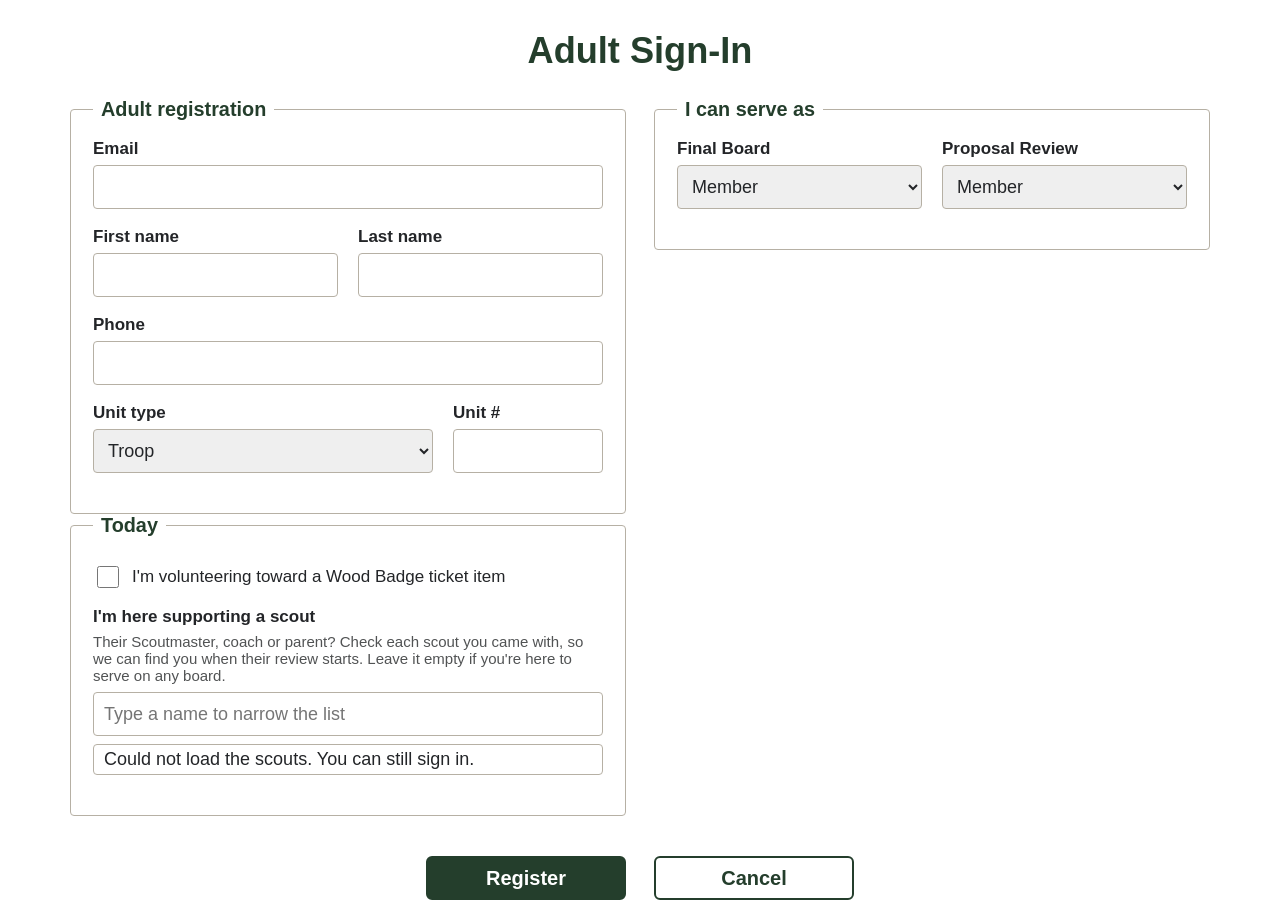
==== Sources/CheckInServer/Resources/CheckIn/adult_register.html @ 62893e25 "Pick boards by hand; say "event" and "today", not "night" Board events are not always in the evening" ====
<!DOCTYPE html>
<html lang="en">
   <head>
      <title>Adult Sign-In</title>
      <meta charset="UTF-8">
      <meta name="viewport" content="width=device-width, initial-scale=1.0">
      <link rel="stylesheet" type="text/css" href="checkin.css"/>
      <script src="checkin.js"></script>
   </head>
   <body class="eb-public">
      <div class="reg-head">
         <span class="page-subheader">Adult Sign-In</span>
      </div>

      <!-- Same single-column, top-label structure as the youth form; see the
           note there for the research behind it. -->
      <div class="reg-wrap">
         <form id="regForm" autocomplete="off">
            <fieldset>
               <legend>Adult registration</legend>
               <div class="reg-field">
                  <label for="Email">Email</label>
                  <!-- type="text", not type="email": NONE is a legal value and
                       type="email" would reject it. -->
                  <input type="text" id="Email" name="Email" required
                         inputmode="email" autocapitalize="off" autocorrect="off" spellcheck="false"
                         title="Enter Email. If none, enter NONE.">
               </div>
               <input type="hidden" name="ID" value="">
               <div class="reg-pair">
                  <div class="reg-field">
                     <label for="First">First name</label>
                     <input type="text" id="First" name="First" required>
                  </div>
                  <div class="reg-field">
                     <label for="Last">Last name</label>
                     <input type="text" id="Last" name="Last" required>
                  </div>
               </div>
               <div class="reg-field">
                  <label for="Phone">Phone</label>
                  <input type="tel" id="Phone" name="Phone" required inputmode="tel">
               </div>
               <div class="reg-pair">
                  <div class="reg-field reg-grow">
                     <label for="UnitType">Unit type</label>
                     <select id="UnitType" name="UnitType" required>
                        <option value="Troop">Troop</option>
                        <option value="Post">Post</option>
                        <option value="Crew">Crew</option>
                        <option value="Ship">Ship</option>
                        <option value="Pack">Pack</option>
                        <!-- Adults can serve from a district, council or
                             community role rather than a numbered unit. Unit #
                             is disabled for these three. -->
                        <option value="District">District</option>
                        <option value="Council">Council</option>
                        <option value="Community">Community</option>
                     </select>
                  </div>
                  <div class="reg-field reg-narrow" id="unitField">
                     <label for="Unit">Unit #</label>
                     <input type="text" id="Unit" name="Unit" required pattern="[0-9]+"
                            inputmode="numeric" title="Unit # must be a whole number.">
                  </div>
               </div>
            </fieldset>
            <fieldset>
               <legend>I can serve as</legend>
               <div class="reg-pair">
                  <div class="reg-field">
                     <label for="FinalBoard">Final Board</label>
                     <select id="FinalBoard" name="FinalBoard" required>
                        <option value="Member">Member</option>
                        <option value="Chair">Chair</option>
                        <!-- Stored as the role "Unavailable", which the
                             scheduler and Seat Board keep off that kind of board. -->
                        <option value="Unavailable">No thanks</option>
                     </select>
                  </div>
                  <div class="reg-field">
                     <label for="ProjectReview">Proposal Review</label>
                     <select id="ProjectReview" name="ProjectReview" required>
                        <option value="Member">Member</option>
                        <option value="Chair">Chair</option>
                        <option value="Unavailable">No thanks</option>
                     </select>
                  </div>
               </div>
            </fieldset>

            <!-- This event only: neither answer is kept in the adult history, so
                 next month's form does not pre-fill last month's. -->
            <fieldset>
               <legend>Today</legend>
               <label class="reg-check">
                  <input type="checkbox" id="WoodBadge">
                  I'm volunteering toward a Wood Badge ticket item
               </label>
               <div class="reg-field">
                  <label for="scoutFilter">I'm here supporting a scout</label>
                  <p class="reg-hint">Their Scoutmaster, coach or parent? Check each scout you came
                     with, so we can find you when their review starts. Leave it empty if
                     you're here to serve on any board.</p>
                  <input type="text" id="scoutFilter" placeholder="Type a name to narrow the list">
                  <div id="scoutList" class="reg-scouts" role="group" aria-label="Scouts">
                     <span class="reg-hint">Loading scouts...</span>
                  </div>
               </div>
            </fieldset>
            <div id="statusMsg" role="status"></div>
            <div class="reg-buttons">
               <button type="submit" id="registerBtn"><b>Register</b></button>
               <button type="button" id="cancelBtn"><b>Cancel</b></button>
            </div>
         </form>
      </div>

      <script>
         var form = document.getElementById("regForm");

         // Someone serving from a district, council or community role has no
         // unit number, so the box is disabled and cleared rather than left to
         // be filled with a placeholder like 0 or N/A.
         var UNITLESS_TYPES = ["District", "Council", "Community"];
         var unitField = document.getElementById("unitField");
         function syncUnitField() {
            var unitless = UNITLESS_TYPES.indexOf(form.elements["UnitType"].value) >= 0;
            var unit = form.elements["Unit"];
            if (unitless) {
               unit.value = "";
            }
            // Dropping `required` is what lets the form submit with the box
            // the person was never allowed to fill in.
            unit.disabled = unitless;
            unit.required = !unitless;
            unitField.className = unitless ? "reg-field reg-narrow is-disabled" : "reg-field reg-narrow";
         }
         form.elements["UnitType"].addEventListener("change", syncUnitField);
         syncUnitField();

         ebWireEmailPrefill(form, "/api/adult-lookup",
            ["ID", "Last", "First", "Phone", "UnitType", "Unit", "FinalBoard", "ProjectReview"]);
         // The youth an adult may say they came to support: RSVPs and
         // today's walk-ins whose event is not over, names and units only.
         var scoutList = document.getElementById("scoutList");
         var scoutFilter = document.getElementById("scoutFilter");
         ebScoutChoices().then(function (scouts) {
            scoutList.textContent = "";
            if (scouts.length === 0) {
               var none = document.createElement("span");
               none.className = "reg-hint";
               none.textContent = "No scouts are signed up yet.";
               scoutList.appendChild(none);
               return;
            }
            scouts.forEach(function (s) {
               var label = document.createElement("label");
               label.className = "reg-check";
               var box = document.createElement("input");
               box.type = "checkbox";
               box.value = s.id;
               label.appendChild(box);
               var unit = s.unitType + (s.unit ? " " + s.unit : "");
               label.appendChild(document.createTextNode(
                  " " + s.first + " " + s.last + (unit.trim() ? " (" + unit.trim() + ")" : "")));
               scoutList.appendChild(label);
            });
         }).catch(function () {
            scoutList.textContent = "Could not load the scouts. You can still sign in.";
         });

         scoutFilter.addEventListener("input", function () {
            var needle = scoutFilter.value.trim().toLowerCase();
            Array.prototype.forEach.call(scoutList.querySelectorAll("label"), function (label) {
               var box = label.querySelector("input");
               // A checked scout stays visible, so narrowing never hides a choice.
               label.style.display = (!needle || box.checked
                  || label.textContent.toLowerCase().indexOf(needle) >= 0) ? "" : "none";
            });
         });

         ebWireRegistration(form, "/register-adult",
            ["Email", "ID", "Last", "First", "Phone", "UnitType", "Unit", "FinalBoard", "ProjectReview"],
            function (values) {
               if (values.FinalBoard === "Unavailable" && values.ProjectReview === "Unavailable") {
                  return "Please choose at least one kind of board you can serve on.";
               }
               values.WoodBadge = document.getElementById("WoodBadge").checked ? "Y" : "";
               // "|" rather than ",": the data files turn commas into "~".
               values.Supporting = Array.prototype.map.call(
                  scoutList.querySelectorAll("input:checked"), function (box) { return box.value; }).join("|");
               return null;
            });
      </script>
   </body>
</html>
---- Sources/CheckInServer/Resources/CheckIn/checkin.css ----
/* ========================================================================
 * checkin.css -- the sign-in station's pages.
 *
 * PALETTE -- BSA Brand Guidelines (July 2019) p.54, Scouts BSA sub-brand:
 * "projects specific to Scouts BSA should use a similarly neutral palette
 * composed mainly of tan, gray, and olive hues ... Scouting Red should be
 * used as an accent or action color."
 *
 * TYPE -- p.46 digital typefaces. Trebuchet MS (primary, for type >=16px).
 * It ships with macOS, Windows and iPadOS, so nothing is fetched; the
 * sign-in station runs on a venue network with no internet.
 *
 * CONTRAST -- every pairing below was measured against WCAG 2.2 SC 1.4.3
 * (4.5:1 body, 3:1 large/UI). The measured ratio is in the comment.
 *
 * THE ONE HARD RULE: Scouting Red and Scouts BSA Olive must never touch.
 * They measure 2.07:1 against each other -- both are strong on white, but
 * their luminances are nearly identical. Red goes on white or tan only.
 * ===================================================================== */

:root {
   /* Scouts BSA palette, verbatim from p.54 + corporate neutrals from p.51-52 */
   --eb-olive:      #243E2C;   /* Scouts BSA Olive   -- luminance 0.04 */
   --eb-tan:        #D6CEBD;   /* Scouting Tan */
   --eb-light-tan:  #E9E9E4;   /* Scouting Light Tan */
   --eb-red:        #CE1126;   /* Scouting Red -- action only, never tinted (p.52) */
   --eb-warm-gray:  #515354;   /* Scouting Warm Gray */
   --eb-dark-gray:  #232528;   /* Scouting Dark Gray */
   --eb-line:       #b6b0a4;
   /* Scouting Blue is a corporate primary, not part of the Scouts BSA trio --
      but p.51 explicitly allows it: "These five colors may be used by any of
      the sub-brands, especially the red and blue colors, whose use throughout
      will serve to unify disparate brands."
      ADJACENCY: blue, olive and red are all dark and sit within a whisker of
      each other in luminance -- blue/olive measures 1.14:1 and blue/red
      1.81:1, both below the 2.07:1 that already bars red from touching olive.
      Treat all three as mutually non-adjacent: each one goes on white, tan or
      light tan, never directly against another. */
   --eb-blue:       #003F87;   /* Scouting Blue */

   /* WCAG 2.5.8 (AA) pointer target minimum. */
   --eb-target: 24px;
   /* WCAG 2.5.5 (AAA); Apple HIG 44pt and Material 48dp agree. */
   --eb-target-touch: 44px;
}

/* ---------------------------------------------------------------- shared */

body {
   color: var(--eb-dark-gray);          /* 15.37:1 on white */
   background: #ffffff;
}

h1, h2, h3 {
   color: var(--eb-olive);              /* 11.66:1 on white */
   font-weight: normal;
   text-align: center;
}


/* ========================= PUBLIC SIGN-IN PAGES ========================
 * index, youth_register, adult_register. Touched once per person, by
 * someone standing, in a hurry, often a Scout who has never seen it.
 * Density is worthless here; legibility and hit area are everything.
 *
 * ONE design, not a kiosk one and a desktop one. The same markup has to work
 * on the 1080p check-in display at the door, on the laptop the coordinator
 * carries, and on a phone a parent pulls out in the hallway -- so the layout
 * is driven by the viewport it lands in rather than by a second stylesheet
 * somebody would have to remember to keep in step.
 *
 * The floor is WCAG 2.2 SC 1.4.10 Reflow: no two-dimensional scrolling at
 * 320 CSS px wide (equivalently, 400% zoom on a 1280px screen). Data tables
 * are 1.4.10's own stated exception, so the registered-people lists scroll
 * inside their own panel; the page itself never scrolls sideways.
 *
 * Every clamp() below carries a rem term as well as a vw term. A middle
 * value made only of vw is pinned to the viewport and would ignore browser
 * zoom, breaking SC 1.4.4 Resize Text; the rem term is what keeps zoom
 * working.
 *
 * Breakpoints come from where THIS content breaks, measured, not from a
 * table of device widths -- and they are in em so a raised default font
 * size moves them too:
 *    ~48em  two list panels stop fitting side by side (each needs ~340px)
 *    ~34em  a paired form row stops fitting (2 x 200px + 20px gap + chrome)
 * ==================================================================== */

body.eb-public {
   font-family: "Trebuchet MS", Tahoma, sans-serif;   /* primary face, >=16px */
   font-size: 18px;
}

/* p.47 hierarchy: H1/H2 at 36-48px on a big screen, easing down to a size
   that still reads as a heading at 320px rather than wrapping to four lines. */
body.eb-public h1 {
   font-size: clamp(26px, 1.3rem + 1.4vw, 42px);
   color: var(--eb-olive);
   margin: 12px 0 6px;
   padding: 0 12px;
}
body.eb-public h2 {
   font-size: clamp(20px, 1rem + 0.7vw, 26px);
   color: var(--eb-warm-gray);
   font-weight: 400;
}

/* Sign-in buttons: 44px is the AAA floor; these are far past it so a hurried
   thumb cannot miss them. White on olive = 11.66:1, white on red = 5.63:1.
   240px of flex-basis is what holds "I am a Youth" -- the longer of the two
   labels -- on one line at the top of the font range; two of those plus the
   gap no longer fit under ~34em, and the pair stacks there instead of
   shrinking below the touch target. */
body.eb-public .signin-buttons {
   width: auto;
   max-width: 800px;
   margin: 0 auto;
   display: flex;
   flex-wrap: wrap;
   justify-content: center;
   gap: clamp(16px, 4vw, 60px);
   padding: 10px clamp(12px, 4vw, 50px) 24px;
   box-sizing: border-box;
}
body.eb-public .signin-buttons input[type=button] {
   flex: 1 1 240px;
   max-width: 300px;
   height: clamp(64px, 9vh, 92px);
   min-height: var(--eb-target-touch);
   cursor: pointer;
   font-family: "Trebuchet MS", Tahoma, sans-serif;
   font-size: clamp(18px, 0.9rem + 0.6vw, 26px);
   font-weight: 700;
   color: #ffffff;
   background-image: none !important;   /* text label instead of a bitmap */
   background-color: var(--eb-olive);
   border: 3px solid var(--eb-olive);
   border-radius: 8px;
}
body.eb-public .signin-buttons input[name="Adult"] {
   background-color: var(--eb-red);
   border-color: var(--eb-red);
}

/* Registered lists: Scouting Blue band, white on it = 10.19:1. Side by side while both fit, stacked when they
   don't. min-width:0 is the part that is easy to miss -- without it a flex
   item refuses to shrink below its content width, and a table of names would
   push the page wider than the screen. */
body.eb-public .reg-panels {
   width: auto;
   max-width: 1100px;
   margin: 10px auto 0 auto;
   display: flex;
   flex-wrap: wrap;
   gap: 10px;
   padding: 0 clamp(8px, 2vw, 16px);
   box-sizing: border-box;
}
/* 440px is measured, not chosen: the five scout columns at their natural
   widths, with a 17-character surname in the Last column, come to 445px.
   A smaller basis let the two panels sit side by side while each was too
   narrow for its own table, which put a scrollbar under a list that had
   plenty of room to simply stack instead. */
body.eb-public .reg-panel {
   flex: 1 1 440px;
   min-width: 0;
   margin: 0;
   border: 1px solid var(--eb-line);
   background: #ffffff;
}
body.eb-public .reg-panel-title {
   background: var(--eb-blue);
   color: #ffffff;
   border-bottom: none;
   font-family: "Trebuchet MS", Tahoma, sans-serif;
   font-size: clamp(18px, 0.9rem + 0.4vw, 22px);
   font-weight: bold;
   padding: 12px 16px;
}
/* Height follows the screen instead of sitting at a fixed 340px: that number
   left most of a 1080p display empty and overflowed a laptop in landscape.
   The clamp keeps at least three rows visible on a phone and stops the list
   from running away on a very tall display. */
body.eb-public .reg-panel-body {
   height: clamp(200px, 40vh, 520px);
   overflow: auto;
}
/* 19px in 56px rows. The brand guide puts body copy at 9-12px (p.47), which
   is written for marketing pages read at a desk; at 12px this list was set
   smaller than a desk-bound data grid, which is backwards for who reads
   it. Colours and typefaces are unchanged -- only the size deviates, and the
   guide's own rule that the primary face is for type >=16px agrees. */
body.eb-public .reg-panel table {
   width: 100%;
   border-collapse: collapse;
   font-family: "Trebuchet MS", Tahoma, sans-serif;
   font-size: clamp(16px, 0.85rem + 0.25vw, 19px);
   color: var(--eb-dark-gray);
}
/* Padding alone sets the row height. A td is content-box, so specifying both
   height:56px and 16px padding stacks them into an 89px row. 17px vertical
   around a 19px line lands on ~56px, the target between Carbon "default" 48
   and "tall" 64. Names are not wrapped mid-word; if the columns outrun a
   narrow screen the panel scrolls, which is 1.4.10's table exception. */
body.eb-public .reg-panel td {
   padding: 17px 18px;
   border-bottom: 1px solid #e6e2da;
   text-align: left;
   white-space: nowrap;
   color: var(--eb-dark-gray);
}
body.eb-public .reg-panel td.c { text-align: center; }
/* Zebra: Scouting Light Tan, a 1.22:1 tint against white -- NN/g's "5-10% is
   enough" -- with Dark Gray on it still at 12.61:1. */
body.eb-public .reg-panel tr:nth-child(even) td { background: var(--eb-light-tan); }

/* ---- registration forms ------------------------------------------------
 * Layout follows two well-replicated findings. Baymard: multi-column forms
 * draw attention in several directions at once, so people skip required
 * fields -- side-by-side is reserved for fields that read as ONE item (a
 * name, a unit). Penzo's eye-tracking, replicated by Wroblewski: top-aligned
 * labels are completed markedly faster, because the label and its field land
 * in a single fixation rather than a horizontal scan.
 *
 * Type scale is monotonic, which is what was off before: the section legend
 * was 13px sitting above 18px fields, so the heading was smaller than the
 * content it introduced. Now 40 / 22 / 18 / 17 -- page title, section legend,
 * field text, label.
 * --------------------------------------------------------------------- */

/* The page title on each sign-in form. */
body.eb-public .page-subheader {
   display: block;
   font-family: "Trebuchet MS", Tahoma, sans-serif;
   font-style: normal;
   font-weight: bold;
   font-size: clamp(26px, 1.3rem + 1.2vw, 40px);
   color: var(--eb-olive);              /* 11.66:1 */
   margin-top: 2px;
}

body.eb-public .reg-head {
   text-align: center;
   padding-top: 20px;
}

/* A form line that runs the full width of a 1080p screen is harder to scan,
   not easier, so a single column stays capped. Below the cap it is simply the
   width of the screen less its side padding -- the old fixed 640px is what
   forced the fields to overflow on a narrow one. Wide screens get a second
   COLUMN OF SECTIONS instead of longer lines; see the grid rule further down. */
body.eb-public .reg-wrap {
   width: auto;
   max-width: 760px;
   margin: clamp(14px, 3vh, 26px) auto 0 auto;
   padding: 0 clamp(12px, 3vw, 20px);
   box-sizing: border-box;
   font-family: "Trebuchet MS", Tahoma, sans-serif;
}
body.eb-public .reg-wrap fieldset {
   border: 1px solid var(--eb-line);
   border-radius: 4px;
   padding: 18px clamp(12px, 3vw, 22px) 22px;
   margin: 0 0 20px 0;
   background: #ffffff;
   /* A fieldset's min-width is auto by default, so it inflates to its widest
      child and drags the page sideways on a narrow screen. */
   min-width: 0;
}
body.eb-public .reg-wrap legend {
   font-family: "Trebuchet MS", Tahoma, sans-serif;
   font-size: clamp(19px, 1rem + 0.3vw, 22px);
   font-weight: bold;
   color: var(--eb-olive);
   padding: 0 8px;
}

/* One field per row, label above input. */
body.eb-public .reg-field {
   display: flex;
   flex-direction: column;
   margin-bottom: 18px;
   min-width: 0;
}
body.eb-public .reg-field label {
   margin-bottom: 6px;
   font-size: 17px;
   font-weight: 600;
   color: var(--eb-dark-gray);
   text-align: left;
   width: auto;
}
body.eb-public .reg-field input,
body.eb-public .reg-field select {
   width: 100%;
   box-sizing: border-box;
}
/* The documented exception: fields that read as a single item. They stay
   side by side only while both can hold a real value -- 200px is about where
   a surname starts being clipped -- and drop to one per row below that
   rather than squeezing into boxes too small to read what was typed. */
body.eb-public .reg-pair {
   display: flex;
   flex-wrap: wrap;
   gap: 20px;
}
body.eb-public .reg-pair > .reg-field { flex: 1 1 200px; }
/* Width as an affordance -- a unit number is short, so its box says so. */
body.eb-public .reg-pair > .reg-field.reg-narrow { flex: 0 1 150px; }
body.eb-public .reg-pair > .reg-field.reg-grow   { flex: 3 1 200px; }

/* A checkbox with its text beside it, the whole row tappable at the touch
   target height. The .reg-field label rule above would stack it; this undoes
   that for the adult form's "Today" answers. */
body.eb-public .reg-check,
body.eb-public .reg-field label.reg-check {
   display: flex;
   flex-direction: row;
   align-items: center;
   gap: 10px;
   min-height: var(--eb-target-touch);
   margin: 0 0 8px;
   font-size: 17px;
   font-weight: 400;
   color: var(--eb-dark-gray);
}
body.eb-public .reg-check input[type="checkbox"],
body.eb-public .reg-field .reg-check input[type="checkbox"] {
   width: 22px;
   height: 22px;
   flex: 0 0 auto;
}
body.eb-public .reg-hint {
   margin: 0 0 8px;
   font-size: 15px;
   color: var(--eb-warm-gray);
}
/* The scout checklist scrolls inside itself, so a long RSVP list does not
   push the Register button off the tablet's screen. */
body.eb-public .reg-scouts {
   margin-top: 8px;
   max-height: 14em;
   overflow-y: auto;
   border: 1px solid var(--eb-line);
   border-radius: 4px;
   padding: 4px 10px;
}
body.eb-public .reg-scouts .reg-check { margin: 0; }

body.eb-public .reg-buttons {
   display: flex;
   flex-wrap: wrap;
   justify-content: center;
   gap: clamp(14px, 3vw, 28px);
   padding: 6px 0 10px 0;
}
body.eb-public .reg-buttons button { flex: 0 1 200px; }
/* Register is the primary action. Cancel only navigates away -- it destroys
   nothing -- so it is white, not the red used for destructive actions. */
body.eb-public .reg-buttons button#cancelBtn {
   color: var(--eb-olive);
   background: #ffffff;
   border-color: var(--eb-olive);
}
body.eb-public #statusMsg {
   text-align: center;
   font-size: 18px;
   min-height: 26px;
   padding: 4px;
}
body.eb-public #statusMsg.ok  { color: #1d6b2b; font-weight: bold; }   /* 5.685:1 */
body.eb-public #statusMsg.err { color: var(--eb-red); font-weight: bold; }  /* 5.63:1 */

/* Registration forms: every field a 44px touch target. 16px is the floor on
   the inputs specifically -- iOS Safari zooms the whole page in on focus for
   anything smaller, which throws the layout off mid-form. */
body.eb-public input[type=text],
body.eb-public input[type=email],
body.eb-public input[type=tel],
body.eb-public input[type=date],
body.eb-public select {
   min-height: var(--eb-target-touch);
   font-family: "Trebuchet MS", Tahoma, sans-serif;
   font-size: 18px;
   padding: 6px 10px;
   color: var(--eb-dark-gray);
   border: 1px solid var(--eb-line);
   border-radius: 4px;
   max-width: 100%;
}
/* Disabled field: the Unit # box when the adult serves from a district,
   council or community role rather than a numbered unit. WCAG exempts
   disabled controls from the 1.4.3 contrast minimum, but it still has to look
   unmistakably inactive rather than merely empty -- filled with Light Tan and
   greyed, and the label greys with it so the pair reads as one switched-off
   thing instead of a live label over a dead box. */
body.eb-public input:disabled,
body.eb-public select:disabled {
   background: var(--eb-light-tan);
   color: var(--eb-warm-gray);
   border-color: var(--eb-line);
   cursor: not-allowed;
}
body.eb-public .reg-field.is-disabled label { color: var(--eb-warm-gray); }

body.eb-public button,
body.eb-public input[type=submit] {
   min-height: var(--eb-target-touch);
   font-family: "Trebuchet MS", Tahoma, sans-serif;
   font-size: 20px;
   font-weight: 700;
   padding: 8px 28px;
   color: #ffffff;
   background: var(--eb-olive);
   border: 2px solid var(--eb-olive);
   border-radius: 6px;
   cursor: pointer;
}
body.eb-public label { font-size: 18px; color: var(--eb-dark-gray); }

/* ---- narrow screens ----------------------------------------------------
 * Everything above already reflows on its own; this only reclaims the
 * padding that a phone cannot spare. Nothing is hidden and nothing shrinks
 * below a touch target -- SC 1.4.10 requires the same content, not less of
 * it. Measured at the 320px floor: no horizontal page scroll.
 * --------------------------------------------------------------------- */
@media (max-width: 34em) {
   body.eb-public { margin: 0; }
   body.eb-public h1 { margin: 8px 0 4px; }
   body.eb-public .reg-panel td { padding: 12px 10px; }
   body.eb-public .reg-panel-title { padding: 10px 12px; }
   body.eb-public .reg-buttons button { flex: 1 1 100%; }
   body.eb-public .signin-buttons input[type=button] { max-width: none; }
}

/* A projected or wall-mounted check-in display is watched from across the
   room, so give the list the height the screen actually has. */
@media (min-width: 75em) and (min-height: 60em) {
   body.eb-public .reg-panel-body { height: clamp(360px, 48vh, 620px); }
}

/* ---- registration form: sections side by side on a wide screen ---------
 * Measured before this rule existed, at 1920x940: the adult form ran 947px
 * tall and the youth form 1041px, both overflowing -- while 1160px of the
 * screen's width sat empty. A form that has to be scrolled is the worse
 * failure of the two, and on a kiosk it is a real one: someone standing at a
 * table does not discover a field that is below the fold.
 *
 * So the extra width buys a second column of SECTIONS, not longer lines and
 * not a second column of fields. Baymard's multi-column finding is about
 * fields inside one group -- the eye path forks and people skip inputs -- and
 * that is preserved here: each fieldset stays a single top-labelled column,
 * capped in width, with only the documented single-item pairs beside each
 * other. What sits side by side is two separately bordered, separately
 * titled groups, which is how the eye reads them anyway.
 *
 * 64em is where two 380px columns plus the gap and page padding fit.
 * --------------------------------------------------------------------- */
@media (min-width: 64em) {
   body.eb-public .reg-wrap { max-width: 1180px; }
   body.eb-public .reg-wrap form {
      display: grid;
      grid-template-columns: repeat(2, minmax(0, 1fr));
      column-gap: 28px;
      /* Groups are different heights; the shorter one must not stretch to
         match, or its border promises fields that are not there. */
      align-items: start;
   }
   body.eb-public .reg-wrap fieldset { margin-bottom: 0; }
   /* The status line and the buttons belong to the whole form, not a column. */
   body.eb-public #statusMsg,
   body.eb-public .reg-buttons { grid-column: 1 / -1; }
}

/* ---- short screens -----------------------------------------------------
 * A 1366x768 laptop has roughly 630px of usable height once browser chrome
 * is taken out, which two columns alone do not fit. This reclaims vertical
 * rhythm only: the 44px touch target on every input and button is untouched,
 * because that is an accessibility commitment (SC 2.5.5) and not spacing.
 * What shrinks is padding, margins and the size of the page title.
 * --------------------------------------------------------------------- */
@media (max-height: 53em) {
   body.eb-public .reg-head { padding-top: 6px; }
   body.eb-public .page-subheader { font-size: clamp(24px, 1.1rem + 0.8vw, 32px); }
   body.eb-public .reg-wrap { margin-top: 10px; }
   body.eb-public .reg-wrap fieldset { padding: 10px clamp(12px, 3vw, 22px) 14px; }
   body.eb-public .reg-field { margin-bottom: 11px; }
   body.eb-public .reg-pair { gap: 16px; }
   body.eb-public #statusMsg { min-height: 20px; padding: 2px; }
   body.eb-public .reg-buttons { padding: 2px 0 6px; }
}
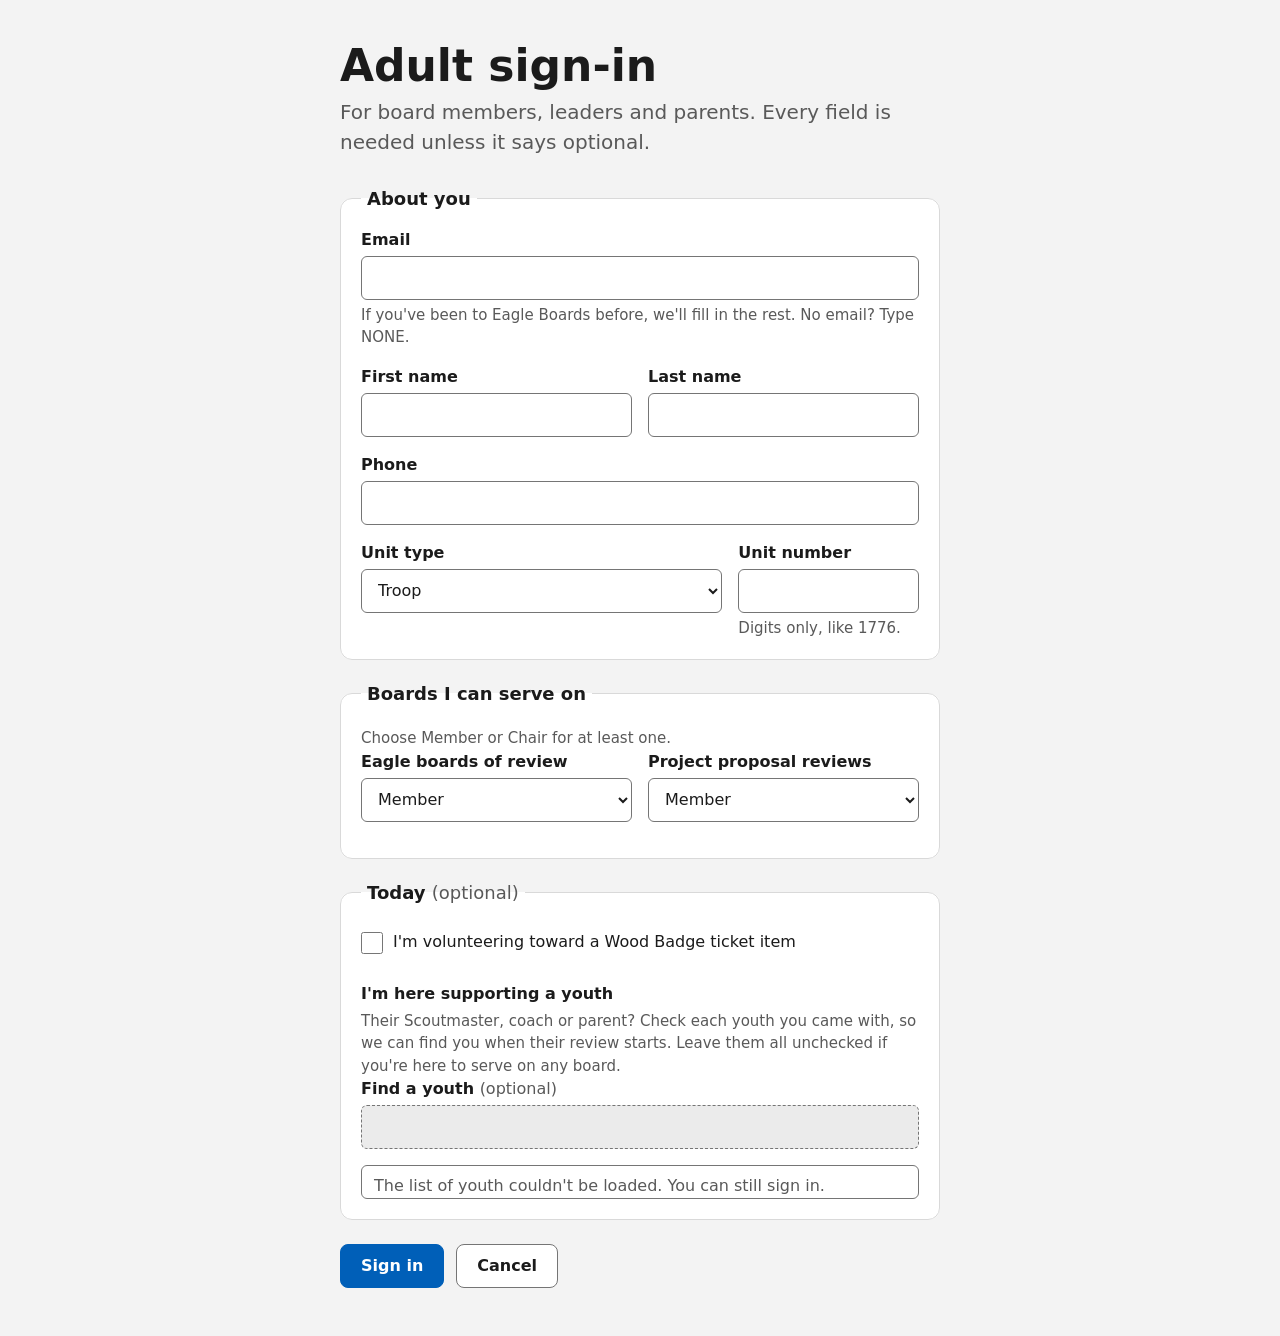
==== commit 577f3eda: "Serve the shared check-in pages (D-18) and stop keeping birthdates (D-7) The check-in pages in Resou" ====
--- a/Sources/CheckInServer/Resources/CheckIn/adult_register.html
+++ b/Sources/CheckInServer/Resources/CheckIn/adult_register.html
@@ -1,48 +1,54 @@
 <!DOCTYPE html>
 <html lang="en">
    <head>
-      <title>Adult Sign-In</title>
       <meta charset="UTF-8">
-      <meta name="viewport" content="width=device-width, initial-scale=1.0">
-      <link rel="stylesheet" type="text/css" href="checkin.css"/>
+      <meta name="viewport" content="width=device-width, initial-scale=1">
+      <meta name="color-scheme" content="light dark">
+      <title>Adult sign-in: Eagle Boards</title>
+      <link rel="stylesheet" href="checkin.css">
       <script src="checkin.js"></script>
    </head>
-   <body class="eb-public">
-      <div class="reg-head">
-         <span class="page-subheader">Adult Sign-In</span>
-      </div>
+   <!-- Shared by every version of Eagle Boards (eagleboards-shared/checkin).
+        Edit it there, not in a version's copy. Same one-column layout as the
+        youth form. -->
+   <body>
+      <main class="page form-page">
+         <h1>Adult sign-in</h1>
+         <p class="lead">For board members, leaders and parents. Every field is needed unless it says optional.</p>
 
-      <!-- Same single-column, top-label structure as the youth form; see the
-           note there for the research behind it. -->
-      <div class="reg-wrap">
-         <form id="regForm" autocomplete="off">
+         <div id="errorSummary" class="status error" role="alert"></div>
+
+         <form id="signInForm">
+            <input type="hidden" name="ID" value="">
+
             <fieldset>
-               <legend>Adult registration</legend>
-               <div class="reg-field">
+               <legend>About you</legend>
+               <div class="field">
                   <label for="Email">Email</label>
-                  <!-- type="text", not type="email": NONE is a legal value and
-                       type="email" would reject it. -->
+                  <!-- type="text", not "email": NONE is a legal answer. -->
                   <input type="text" id="Email" name="Email" required
-                         inputmode="email" autocapitalize="off" autocorrect="off" spellcheck="false"
-                         title="Enter Email. If none, enter NONE.">
+                         inputmode="email" autocomplete="email" autocapitalize="off" spellcheck="false"
+                         aria-describedby="Email-hint"
+                         data-required="Enter your email, or NONE if you don't have one.">
+                  <p class="hint" id="Email-hint">If you've been to Eagle Boards before, we'll fill in the rest. No email? Type NONE.</p>
                </div>
-               <input type="hidden" name="ID" value="">
-               <div class="reg-pair">
-                  <div class="reg-field">
+               <div class="pair">
+                  <div class="field">
                      <label for="First">First name</label>
-                     <input type="text" id="First" name="First" required>
+                     <input type="text" id="First" name="First" required autocomplete="given-name">
                   </div>
-                  <div class="reg-field">
+                  <div class="field">
                      <label for="Last">Last name</label>
-                     <input type="text" id="Last" name="Last" required>
+                     <input type="text" id="Last" name="Last" required autocomplete="family-name">
                   </div>
                </div>
-               <div class="reg-field">
+               <div class="field">
                   <label for="Phone">Phone</label>
-                  <input type="tel" id="Phone" name="Phone" required inputmode="tel">
+                  <input type="tel" id="Phone" name="Phone" required autocomplete="tel"
+                         data-required="Enter a phone number we can reach you at.">
                </div>
-               <div class="reg-pair">
-                  <div class="reg-field reg-grow">
+               <div class="pair unit">
+                  <div class="field">
                      <label for="UnitType">Unit type</label>
                      <select id="UnitType" name="UnitType" required>
                         <option value="Troop">Troop</option>
@@ -50,36 +56,38 @@
                         <option value="Crew">Crew</option>
                         <option value="Ship">Ship</option>
                         <option value="Pack">Pack</option>
-                        <!-- Adults can serve from a district, council or
-                             community role rather than a numbered unit. Unit #
-                             is disabled for these three. -->
                         <option value="District">District</option>
                         <option value="Council">Council</option>
                         <option value="Community">Community</option>
                      </select>
                   </div>
-                  <div class="reg-field reg-narrow" id="unitField">
-                     <label for="Unit">Unit #</label>
-                     <input type="text" id="Unit" name="Unit" required pattern="[0-9]+"
-                            inputmode="numeric" title="Unit # must be a whole number.">
+                  <div class="field">
+                     <label for="Unit">Unit number</label>
+                     <input type="text" id="Unit" name="Unit" required inputmode="numeric" pattern="[0-9]+"
+                            aria-describedby="Unit-hint"
+                            data-required="Enter your unit number."
+                            data-pattern="Unit number takes digits only, like 1776.">
+                     <p class="hint" id="Unit-hint">Digits only, like 1776.</p>
                   </div>
                </div>
             </fieldset>
-            <fieldset>
-               <legend>I can serve as</legend>
-               <div class="reg-pair">
-                  <div class="reg-field">
-                     <label for="FinalBoard">Final Board</label>
+
+            <fieldset aria-describedby="roles-hint">
+               <legend>Boards I can serve on</legend>
+               <p class="hint" id="roles-hint">Choose Member or Chair for at least one.</p>
+               <div class="pair">
+                  <div class="field">
+                     <label for="FinalBoard">Eagle boards of review</label>
+                     <!-- "No thanks" is stored as the role Unavailable, which
+                          keeps them off that kind of board. -->
                      <select id="FinalBoard" name="FinalBoard" required>
                         <option value="Member">Member</option>
                         <option value="Chair">Chair</option>
-                        <!-- Stored as the role "Unavailable", which the
-                             scheduler and Seat Board keep off that kind of board. -->
                         <option value="Unavailable">No thanks</option>
                      </select>
                   </div>
-                  <div class="reg-field">
-                     <label for="ProjectReview">Proposal Review</label>
+                  <div class="field">
+                     <label for="ProjectReview">Project proposal reviews</label>
                      <select id="ProjectReview" name="ProjectReview" required>
                         <option value="Member">Member</option>
                         <option value="Chair">Chair</option>
@@ -89,109 +97,80 @@
                </div>
             </fieldset>
 
-            <!-- This event only: neither answer is kept in the adult history, so
-                 next month's form does not pre-fill last month's. -->
+            <!-- Today only: neither answer is kept for next time, so a later
+                 event's form does not fill them in. -->
             <fieldset>
-               <legend>Today</legend>
-               <label class="reg-check">
+               <legend>Today <span class="optional">(optional)</span></legend>
+               <label class="check">
                   <input type="checkbox" id="WoodBadge">
-                  I'm volunteering toward a Wood Badge ticket item
+                  <span>I'm volunteering toward a Wood Badge ticket item</span>
                </label>
-               <div class="reg-field">
-                  <label for="scoutFilter">I'm here supporting a scout</label>
-                  <p class="reg-hint">Their Scoutmaster, coach or parent? Check each scout you came
-                     with, so we can find you when their review starts. Leave it empty if
-                     you're here to serve on any board.</p>
-                  <input type="text" id="scoutFilter" placeholder="Type a name to narrow the list">
-                  <div id="scoutList" class="reg-scouts" role="group" aria-label="Scouts">
-                     <span class="reg-hint">Loading scouts...</span>
+               <fieldset class="nested" aria-describedby="support-hint">
+                  <legend>I'm here supporting a youth</legend>
+                  <p class="hint" id="support-hint">Their Scoutmaster, coach or parent? Check each youth you came with,
+                     so we can find you when their review starts. Leave them all unchecked if you're here to serve on
+                     any board.</p>
+                  <div class="field">
+                     <label for="supportFind">Find a youth <span class="optional">(optional)</span></label>
+                     <input type="search" id="supportFind" autocomplete="off" aria-describedby="supportCount">
+                     <p class="hint" id="supportCount" aria-live="polite"></p>
                   </div>
-               </div>
+                  <div id="supportList" class="choice-list">
+                     <p class="empty">Loading the youth…</p>
+                  </div>
+               </fieldset>
             </fieldset>
-            <div id="statusMsg" role="status"></div>
-            <div class="reg-buttons">
-               <button type="submit" id="registerBtn"><b>Register</b></button>
-               <button type="button" id="cancelBtn"><b>Cancel</b></button>
+
+            <p id="formStatus" class="status" role="status"></p>
+            <div class="actions">
+               <button type="submit" class="primary" id="submitButton">Sign in</button>
+               <button type="button" id="cancelButton">Cancel</button>
             </div>
          </form>
-      </div>
 
+         <section id="done" class="done" hidden aria-labelledby="doneHeading">
+            <h2 id="doneHeading">You're signed in. Thank you!</h2>
+            <p>Please wait nearby. Someone will come for you when a board needs you.</p>
+            <p id="returnNote"></p>
+            <div class="actions">
+               <a class="button primary" href="/">Back to the start</a>
+               <button type="button" id="stayButton">Stay on this page</button>
+            </div>
+         </section>
+
+         <dialog id="leaveDialog" aria-labelledby="leaveHeading">
+            <h2 id="leaveHeading">Leave without signing in?</h2>
+            <p>What you've typed here will be cleared.</p>
+            <div class="actions">
+               <button type="button" class="primary" id="keepButton">Keep signing in</button>
+               <button type="button" id="leaveButton">Leave</button>
+            </div>
+         </dialog>
+      </main>
       <script>
-         var form = document.getElementById("regForm");
-
-         // Someone serving from a district, council or community role has no
-         // unit number, so the box is disabled and cleared rather than left to
-         // be filled with a placeholder like 0 or N/A.
-         var UNITLESS_TYPES = ["District", "Council", "Community"];
-         var unitField = document.getElementById("unitField");
-         function syncUnitField() {
-            var unitless = UNITLESS_TYPES.indexOf(form.elements["UnitType"].value) >= 0;
-            var unit = form.elements["Unit"];
-            if (unitless) {
-               unit.value = "";
-            }
-            // Dropping `required` is what lets the form submit with the box
-            // the person was never allowed to fill in.
-            unit.disabled = unitless;
-            unit.required = !unitless;
-            unitField.className = unitless ? "reg-field reg-narrow is-disabled" : "reg-field reg-narrow";
-         }
-         form.elements["UnitType"].addEventListener("change", syncUnitField);
-         syncUnitField();
-
-         ebWireEmailPrefill(form, "/api/adult-lookup",
-            ["ID", "Last", "First", "Phone", "UnitType", "Unit", "FinalBoard", "ProjectReview"]);
-         // The youth an adult may say they came to support: RSVPs and
-         // today's walk-ins whose event is not over, names and units only.
-         var scoutList = document.getElementById("scoutList");
-         var scoutFilter = document.getElementById("scoutFilter");
-         ebScoutChoices().then(function (scouts) {
-            scoutList.textContent = "";
-            if (scouts.length === 0) {
-               var none = document.createElement("span");
-               none.className = "reg-hint";
-               none.textContent = "No scouts are signed up yet.";
-               scoutList.appendChild(none);
-               return;
-            }
-            scouts.forEach(function (s) {
-               var label = document.createElement("label");
-               label.className = "reg-check";
-               var box = document.createElement("input");
-               box.type = "checkbox";
-               box.value = s.id;
-               label.appendChild(box);
-               var unit = s.unitType + (s.unit ? " " + s.unit : "");
-               label.appendChild(document.createTextNode(
-                  " " + s.first + " " + s.last + (unit.trim() ? " (" + unit.trim() + ")" : "")));
-               scoutList.appendChild(label);
+         (function () {
+            var form = document.getElementById("signInForm");
+            var syncUnit = ebUnitlessTypes(form, ["District", "Council", "Community"]);
+            var supportingIds = ebSupportList(form);
+            ebSignInForm(form, {
+               registerPath: "/register-adult",
+               lookupPath: "/api/adult-lookup",
+               prefill: ["ID", "Last", "First", "Phone", "UnitType", "Unit", "FinalBoard", "ProjectReview"],
+               send: ["Email", "ID", "Last", "First", "Phone", "UnitType", "Unit", "FinalBoard", "ProjectReview"],
+               afterPrefill: syncUnit,
+               check: function (values) {
+                  if (values.FinalBoard === "Unavailable" && values.ProjectReview === "Unavailable") {
+                     return [{ field: "FinalBoard", message: "Choose Member or Chair for at least one kind of board." }];
+                  }
+                  return [];
+               },
+               prepare: function (values) {
+                  values.WoodBadge = document.getElementById("WoodBadge").checked ? "Y" : "";
+                  // "|" rather than ",": the data files turn commas into "~".
+                  values.Supporting = supportingIds().join("|");
+               }
             });
-         }).catch(function () {
-            scoutList.textContent = "Could not load the scouts. You can still sign in.";
-         });
-
-         scoutFilter.addEventListener("input", function () {
-            var needle = scoutFilter.value.trim().toLowerCase();
-            Array.prototype.forEach.call(scoutList.querySelectorAll("label"), function (label) {
-               var box = label.querySelector("input");
-               // A checked scout stays visible, so narrowing never hides a choice.
-               label.style.display = (!needle || box.checked
-                  || label.textContent.toLowerCase().indexOf(needle) >= 0) ? "" : "none";
-            });
-         });
-
-         ebWireRegistration(form, "/register-adult",
-            ["Email", "ID", "Last", "First", "Phone", "UnitType", "Unit", "FinalBoard", "ProjectReview"],
-            function (values) {
-               if (values.FinalBoard === "Unavailable" && values.ProjectReview === "Unavailable") {
-                  return "Please choose at least one kind of board you can serve on.";
-               }
-               values.WoodBadge = document.getElementById("WoodBadge").checked ? "Y" : "";
-               // "|" rather than ",": the data files turn commas into "~".
-               values.Supporting = Array.prototype.map.call(
-                  scoutList.querySelectorAll("input:checked"), function (box) { return box.value; }).join("|");
-               return null;
-            });
+         })();
       </script>
    </body>
 </html>
--- a/Sources/CheckInServer/Resources/CheckIn/checkin.css
+++ b/Sources/CheckInServer/Resources/CheckIn/checkin.css
@@ -1,491 +1,371 @@
 /* ========================================================================
- * checkin.css -- the sign-in station's pages.
- *
- * PALETTE -- BSA Brand Guidelines (July 2019) p.54, Scouts BSA sub-brand:
- * "projects specific to Scouts BSA should use a similarly neutral palette
- * composed mainly of tan, gray, and olive hues ... Scouting Red should be
- * used as an accent or action color."
- *
- * TYPE -- p.46 digital typefaces. Trebuchet MS (primary, for type >=16px).
- * It ships with macOS, Windows and iPadOS, so nothing is fetched; the
- * sign-in station runs on a venue network with no internet.
- *
- * CONTRAST -- every pairing below was measured against WCAG 2.2 SC 1.4.3
- * (4.5:1 body, 3:1 large/UI). The measured ratio is in the comment.
- *
- * THE ONE HARD RULE: Scouting Red and Scouts BSA Olive must never touch.
- * They measure 2.07:1 against each other -- both are strong on white, but
- * their luminances are nearly identical. Red goes on white or tan only.
- * ===================================================================== */
+   checkin.css -- the check-in pages the tablets at the door load, shared by
+   every version of Eagle Boards (see README.md in this folder).
+
+   Built to WCAG 2.2 AA. Every text and control color below is a pair that
+   scripts/check-contrast.js measures, in light and in dark; do not add a
+   color without adding its pair there. In brief:
+
+     1.4.3  text        4.5:1 or better (all pairs here are 4.5:1+,
+                         including the large text that only needs 3:1)
+     1.4.11 controls     field borders and the focus ring 3:1 or better
+     1.4.1  color        errors and states also say so in words
+     1.4.4, 1.4.10, 1.4.12  sizes in rem, one column at 320px, no fixed
+                         heights on text, so zoom and text spacing reflow
+     2.4.7  focus        a 3px ring on every control, never removed
+     2.5.8  targets      every control at least 44px tall
+
+   The system's accent color is deliberately not used: a tablet whose owner
+   chose yellow would put yellow text on white. The colors are fixed and
+   measured instead. Light or dark follows the device (prefers-color-scheme),
+   and Windows High Contrast (forced-colors) gets system colors throughout.
+   ======================================================================== */
 
 :root {
-   /* Scouts BSA palette, verbatim from p.54 + corporate neutrals from p.51-52 */
-   --eb-olive:      #243E2C;   /* Scouts BSA Olive   -- luminance 0.04 */
-   --eb-tan:        #D6CEBD;   /* Scouting Tan */
-   --eb-light-tan:  #E9E9E4;   /* Scouting Light Tan */
-   --eb-red:        #CE1126;   /* Scouting Red -- action only, never tinted (p.52) */
-   --eb-warm-gray:  #515354;   /* Scouting Warm Gray */
-   --eb-dark-gray:  #232528;   /* Scouting Dark Gray */
-   --eb-line:       #b6b0a4;
-   /* Scouting Blue is a corporate primary, not part of the Scouts BSA trio --
-      but p.51 explicitly allows it: "These five colors may be used by any of
-      the sub-brands, especially the red and blue colors, whose use throughout
-      will serve to unify disparate brands."
-      ADJACENCY: blue, olive and red are all dark and sit within a whisker of
-      each other in luminance -- blue/olive measures 1.14:1 and blue/red
-      1.81:1, both below the 2.07:1 that already bars red from touching olive.
-      Treat all three as mutually non-adjacent: each one goes on white, tan or
-      light tan, never directly against another. */
-   --eb-blue:       #003F87;   /* Scouting Blue */
-
-   /* WCAG 2.5.8 (AA) pointer target minimum. */
-   --eb-target: 24px;
-   /* WCAG 2.5.5 (AAA); Apple HIG 44pt and Material 48dp agree. */
-   --eb-target-touch: 44px;
-}
-
-/* ---------------------------------------------------------------- shared */
+   color-scheme: light dark;
+
+   --font: system-ui, -apple-system, "Segoe UI Variable Text", "Segoe UI", Roboto, "Helvetica Neue", sans-serif;
+
+   --bg: #f3f3f3;
+   --surface: #ffffff;
+   --surface-alt: #f7f7f7;
+   --text: #1b1b1b;
+   --text-2: #595959;
+   --divider: #d9d9d9;
+   --control-border: #757575;
+   --accent: #005fb8;
+   --accent-text: #ffffff;
+   --accent-fg: #005fb8;
+   --focus: #005fb8;
+   --error-fg: #a4221c;
+   --error-bg: #fdecea;
+   --ok-fg: #0d5c19;
+   --ok-bg: #e3f5e1;
+   --disabled-fg: #6b6b6b;
+   --disabled-bg: #ebebeb;
+   --backdrop: rgba(0, 0, 0, 0.45);
+}
+
+@media (prefers-color-scheme: dark) {
+   :root {
+      --bg: #1c1c1c;
+      --surface: #272727;
+      --surface-alt: #2e2e2e;
+      --text: #f2f2f2;
+      --text-2: #bdbdbd;
+      --divider: #3d3d3d;
+      --control-border: #9a9a9a;
+      --accent: #4cc2ff;
+      --accent-text: #000000;
+      --accent-fg: #7fd4ff;
+      --focus: #7fd4ff;
+      --error-fg: #ffb4ab;
+      --error-bg: #3f2422;
+      --ok-fg: #a6e3aa;
+      --ok-bg: #1c3520;
+      --disabled-fg: #a3a3a3;
+      --disabled-bg: #333333;
+      --backdrop: rgba(0, 0, 0, 0.65);
+   }
+}
+
+*, *::before, *::after { box-sizing: border-box; }
+
+html { font-size: 100%; }
 
 body {
-   color: var(--eb-dark-gray);          /* 15.37:1 on white */
-   background: #ffffff;
-}
-
-h1, h2, h3 {
-   color: var(--eb-olive);              /* 11.66:1 on white */
-   font-weight: normal;
-   text-align: center;
-}
-
-
-/* ========================= PUBLIC SIGN-IN PAGES ========================
- * index, youth_register, adult_register. Touched once per person, by
- * someone standing, in a hurry, often a Scout who has never seen it.
- * Density is worthless here; legibility and hit area are everything.
- *
- * ONE design, not a kiosk one and a desktop one. The same markup has to work
- * on the 1080p check-in display at the door, on the laptop the coordinator
- * carries, and on a phone a parent pulls out in the hallway -- so the layout
- * is driven by the viewport it lands in rather than by a second stylesheet
- * somebody would have to remember to keep in step.
- *
- * The floor is WCAG 2.2 SC 1.4.10 Reflow: no two-dimensional scrolling at
- * 320 CSS px wide (equivalently, 400% zoom on a 1280px screen). Data tables
- * are 1.4.10's own stated exception, so the registered-people lists scroll
- * inside their own panel; the page itself never scrolls sideways.
- *
- * Every clamp() below carries a rem term as well as a vw term. A middle
- * value made only of vw is pinned to the viewport and would ignore browser
- * zoom, breaking SC 1.4.4 Resize Text; the rem term is what keeps zoom
- * working.
- *
- * Breakpoints come from where THIS content breaks, measured, not from a
- * table of device widths -- and they are in em so a raised default font
- * size moves them too:
- *    ~48em  two list panels stop fitting side by side (each needs ~340px)
- *    ~34em  a paired form row stops fitting (2 x 200px + 20px gap + chrome)
- * ==================================================================== */
-
-body.eb-public {
-   font-family: "Trebuchet MS", Tahoma, sans-serif;   /* primary face, >=16px */
-   font-size: 18px;
-}
-
-/* p.47 hierarchy: H1/H2 at 36-48px on a big screen, easing down to a size
-   that still reads as a heading at 320px rather than wrapping to four lines. */
-body.eb-public h1 {
-   font-size: clamp(26px, 1.3rem + 1.4vw, 42px);
-   color: var(--eb-olive);
-   margin: 12px 0 6px;
-   padding: 0 12px;
-}
-body.eb-public h2 {
-   font-size: clamp(20px, 1rem + 0.7vw, 26px);
-   color: var(--eb-warm-gray);
-   font-weight: 400;
-}
-
-/* Sign-in buttons: 44px is the AAA floor; these are far past it so a hurried
-   thumb cannot miss them. White on olive = 11.66:1, white on red = 5.63:1.
-   240px of flex-basis is what holds "I am a Youth" -- the longer of the two
-   labels -- on one line at the top of the font range; two of those plus the
-   gap no longer fit under ~34em, and the pair stacks there instead of
-   shrinking below the touch target. */
-body.eb-public .signin-buttons {
-   width: auto;
-   max-width: 800px;
+   margin: 0;
+   min-height: 100vh;
+   font: 1rem/1.5 var(--font);
+   color: var(--text);
+   background: var(--bg);
+   accent-color: var(--accent);
+   -webkit-text-size-adjust: 100%;
+}
+
+a { color: var(--accent-fg); text-underline-offset: 0.15em; }
+
+[hidden] { display: none !important; }
+
+.visually-hidden {
+   position: absolute;
+   width: 1px; height: 1px;
+   margin: -1px; padding: 0;
+   overflow: hidden;
+   clip: rect(0 0 0 0);
+   white-space: nowrap;
+   border: 0;
+}
+
+/* 2.4.7: one visible focus ring for everything, 3px, offset so it never sits
+   on the same color as a filled button. */
+:focus-visible {
+   outline: 3px solid var(--focus);
+   outline-offset: 2px;
+}
+
+.page {
+   max-width: 60rem;
    margin: 0 auto;
+   padding: 2rem 1.25rem 3rem;
+}
+
+.form-page { max-width: 40rem; }
+
+h1 {
+   margin: 0.5rem 0 0.25rem;
+   font-size: clamp(1.75rem, 5vw, 2.75rem);
+   line-height: 1.2;
+}
+.welcome h1, .welcome .lead { text-align: center; }
+h2 { margin: 0; font-size: 1.25rem; line-height: 1.3; }
+h3 { margin: 0; font-size: 1.125rem; line-height: 1.3; }
+
+.lead {
+   margin: 0 0 1.75rem;
+   font-size: clamp(1.0625rem, 2.4vw, 1.25rem);
+   color: var(--text-2);
+}
+
+.hint { margin: 0.25rem 0 0; font-size: 0.9375rem; color: var(--text-2); }
+
+/* ---------------------------------------------------------- welcome page */
+.choices {
+   display: grid;
+   grid-template-columns: repeat(auto-fit, minmax(15rem, 1fr));
+   gap: 1rem;
+   margin: 0 0 2rem;
+}
+
+/* The two ways in are links (they go to another page), drawn as big tiles. */
+.choice {
+   display: flex;
+   flex-direction: column;
+   justify-content: center;
+   gap: 0.25rem;
+   min-height: 7.5rem;
+   padding: 1.25rem 1.5rem;
+   border: 2px solid var(--control-border);
+   border-radius: 0.75rem;
+   background: var(--surface);
+   color: var(--text);
+   text-decoration: none;
+}
+.choice-title { font-size: 1.625rem; font-weight: 700; line-height: 1.2; }
+.choice-detail { font-size: 1rem; color: var(--text-2); }
+.choice:hover { background: var(--surface-alt); }
+.choice.primary { background: var(--accent); border-color: var(--accent); color: var(--accent-text); }
+.choice.primary .choice-detail { color: var(--accent-text); }
+.choice.primary:hover { background: var(--accent); text-decoration: underline; }
+
+.lists {
+   display: grid;
+   grid-template-columns: repeat(auto-fit, minmax(17rem, 1fr));
+   gap: 1rem;
+}
+
+.card {
+   background: var(--surface);
+   border: 1px solid var(--divider);
+   border-radius: 0.75rem;
+   padding: 1rem 1.25rem 1.25rem;
+}
+.card-head {
    display: flex;
    flex-wrap: wrap;
+   align-items: center;
+   justify-content: space-between;
+   gap: 0.5rem;
+   margin-bottom: 0.5rem;
+}
+
+.list-scroll { max-height: 22rem; overflow-y: auto; }
+
+table { width: 100%; border-collapse: collapse; font-size: 1rem; }
+th {
+   text-align: left;
+   font-size: 0.875rem;
+   font-weight: 600;
+   color: var(--text-2);
+   padding: 0.25rem 0.5rem 0.375rem 0;
+   border-bottom: 1px solid var(--divider);
+}
+td { padding: 0.5rem 0.5rem 0.5rem 0; border-bottom: 1px solid var(--divider); vertical-align: top; }
+td.time { color: var(--text-2); white-space: nowrap; }
+.empty { margin: 0.5rem 0 0; color: var(--text-2); }
+
+.list-controls {
+   display: flex;
+   flex-wrap: wrap;
+   align-items: center;
+   justify-content: space-between;
+   gap: 0.75rem;
+   margin: 1.5rem 0 0.75rem;
+}
+
+/* ------------------------------------------------------------------ forms */
+form { margin: 0; }
+
+fieldset {
+   margin: 0 0 1.25rem;
+   padding: 1rem 1.25rem 1.25rem;
+   background: var(--surface);
+   border: 1px solid var(--divider);
+   border-radius: 0.75rem;
+}
+legend {
+   padding: 0 0.375rem;
+   font-size: 1.125rem;
+   font-weight: 700;
+}
+
+fieldset.nested {
+   margin: 1rem 0 0;
+   padding: 0;
+   background: none;
+   border: 0;
+   border-radius: 0;
+}
+fieldset.nested > legend { padding: 0; font-size: 1rem; font-weight: 600; }
+
+.field { margin: 0 0 1rem; }
+.field:last-child { margin-bottom: 0; }
+.field > label, .field-label {
+   display: block;
+   margin: 0 0 0.25rem;
+   font-weight: 600;
+}
+.optional { font-weight: 400; color: var(--text-2); }
+
+.pair { display: grid; grid-template-columns: 1fr 1fr; gap: 0 1rem; }
+.pair.unit { grid-template-columns: 2fr 1fr; }
+@media (max-width: 30rem) {
+   .pair, .pair.unit { grid-template-columns: 1fr; }
+}
+
+input[type=text], input[type=tel], input[type=email], input[type=search], select {
+   display: block;
+   width: 100%;
+   min-height: 2.75rem;
+   padding: 0.5rem 0.75rem;
+   font: inherit;
+   color: var(--text);
+   background: var(--surface);
+   border: 1px solid var(--control-border);
+   border-radius: 0.375rem;
+}
+input:disabled, select:disabled {
+   color: var(--disabled-fg);
+   background: var(--disabled-bg);
+   border-style: dashed;
+}
+input[aria-invalid=true], select[aria-invalid=true] {
+   border: 2px solid var(--error-fg);
+}
+
+.field-error {
+   display: flex;
+   gap: 0.375rem;
+   margin: 0.375rem 0 0;
+   font-weight: 600;
+   color: var(--error-fg);
+}
+.field-error::before { content: "\26A0\FE0E"; } /* warning sign, as text */
+
+.check {
+   display: flex;
+   align-items: flex-start;
+   gap: 0.625rem;
+   min-height: 2.75rem;
+   padding: 0.5rem 0;
+   cursor: pointer;
+}
+.check input { flex: 0 0 auto; width: 1.375rem; height: 1.375rem; margin: 0.125rem 0 0; }
+
+.choice-list {
+   max-height: 18rem;
+   overflow-y: auto;
+   margin-top: 0.5rem;
+   padding: 0 0.75rem;
+   border: 1px solid var(--control-border);
+   border-radius: 0.375rem;
+}
+.choice-list .check + .check { border-top: 1px solid var(--divider); }
+
+/* ---------------------------------------------------------------- buttons */
+button, .button {
+   display: inline-flex;
+   align-items: center;
    justify-content: center;
-   gap: clamp(16px, 4vw, 60px);
-   padding: 10px clamp(12px, 4vw, 50px) 24px;
-   box-sizing: border-box;
-}
-body.eb-public .signin-buttons input[type=button] {
-   flex: 1 1 240px;
-   max-width: 300px;
-   height: clamp(64px, 9vh, 92px);
-   min-height: var(--eb-target-touch);
+   min-height: 2.75rem;
+   padding: 0.5rem 1.25rem;
+   font: inherit;
+   font-weight: 600;
+   color: var(--text);
+   background: var(--surface);
+   border: 1px solid var(--control-border);
+   border-radius: 0.5rem;
+   text-decoration: none;
    cursor: pointer;
-   font-family: "Trebuchet MS", Tahoma, sans-serif;
-   font-size: clamp(18px, 0.9rem + 0.6vw, 26px);
-   font-weight: 700;
-   color: #ffffff;
-   background-image: none !important;   /* text label instead of a bitmap */
-   background-color: var(--eb-olive);
-   border: 3px solid var(--eb-olive);
-   border-radius: 8px;
-}
-body.eb-public .signin-buttons input[name="Adult"] {
-   background-color: var(--eb-red);
-   border-color: var(--eb-red);
-}
-
-/* Registered lists: Scouting Blue band, white on it = 10.19:1. Side by side while both fit, stacked when they
-   don't. min-width:0 is the part that is easy to miss -- without it a flex
-   item refuses to shrink below its content width, and a table of names would
-   push the page wider than the screen. */
-body.eb-public .reg-panels {
-   width: auto;
-   max-width: 1100px;
-   margin: 10px auto 0 auto;
-   display: flex;
-   flex-wrap: wrap;
-   gap: 10px;
-   padding: 0 clamp(8px, 2vw, 16px);
-   box-sizing: border-box;
-}
-/* 440px is measured, not chosen: the five scout columns at their natural
-   widths, with a 17-character surname in the Last column, come to 445px.
-   A smaller basis let the two panels sit side by side while each was too
-   narrow for its own table, which put a scrollbar under a list that had
-   plenty of room to simply stack instead. */
-body.eb-public .reg-panel {
-   flex: 1 1 440px;
-   min-width: 0;
-   margin: 0;
-   border: 1px solid var(--eb-line);
-   background: #ffffff;
-}
-body.eb-public .reg-panel-title {
-   background: var(--eb-blue);
-   color: #ffffff;
-   border-bottom: none;
-   font-family: "Trebuchet MS", Tahoma, sans-serif;
-   font-size: clamp(18px, 0.9rem + 0.4vw, 22px);
-   font-weight: bold;
-   padding: 12px 16px;
-}
-/* Height follows the screen instead of sitting at a fixed 340px: that number
-   left most of a 1080p display empty and overflowed a laptop in landscape.
-   The clamp keeps at least three rows visible on a phone and stops the list
-   from running away on a very tall display. */
-body.eb-public .reg-panel-body {
-   height: clamp(200px, 40vh, 520px);
-   overflow: auto;
-}
-/* 19px in 56px rows. The brand guide puts body copy at 9-12px (p.47), which
-   is written for marketing pages read at a desk; at 12px this list was set
-   smaller than a desk-bound data grid, which is backwards for who reads
-   it. Colours and typefaces are unchanged -- only the size deviates, and the
-   guide's own rule that the primary face is for type >=16px agrees. */
-body.eb-public .reg-panel table {
-   width: 100%;
-   border-collapse: collapse;
-   font-family: "Trebuchet MS", Tahoma, sans-serif;
-   font-size: clamp(16px, 0.85rem + 0.25vw, 19px);
-   color: var(--eb-dark-gray);
-}
-/* Padding alone sets the row height. A td is content-box, so specifying both
-   height:56px and 16px padding stacks them into an 89px row. 17px vertical
-   around a 19px line lands on ~56px, the target between Carbon "default" 48
-   and "tall" 64. Names are not wrapped mid-word; if the columns outrun a
-   narrow screen the panel scrolls, which is 1.4.10's table exception. */
-body.eb-public .reg-panel td {
-   padding: 17px 18px;
-   border-bottom: 1px solid #e6e2da;
-   text-align: left;
-   white-space: nowrap;
-   color: var(--eb-dark-gray);
-}
-body.eb-public .reg-panel td.c { text-align: center; }
-/* Zebra: Scouting Light Tan, a 1.22:1 tint against white -- NN/g's "5-10% is
-   enough" -- with Dark Gray on it still at 12.61:1. */
-body.eb-public .reg-panel tr:nth-child(even) td { background: var(--eb-light-tan); }
-
-/* ---- registration forms ------------------------------------------------
- * Layout follows two well-replicated findings. Baymard: multi-column forms
- * draw attention in several directions at once, so people skip required
- * fields -- side-by-side is reserved for fields that read as ONE item (a
- * name, a unit). Penzo's eye-tracking, replicated by Wroblewski: top-aligned
- * labels are completed markedly faster, because the label and its field land
- * in a single fixation rather than a horizontal scan.
- *
- * Type scale is monotonic, which is what was off before: the section legend
- * was 13px sitting above 18px fields, so the heading was smaller than the
- * content it introduced. Now 40 / 22 / 18 / 17 -- page title, section legend,
- * field text, label.
- * --------------------------------------------------------------------- */
-
-/* The page title on each sign-in form. */
-body.eb-public .page-subheader {
-   display: block;
-   font-family: "Trebuchet MS", Tahoma, sans-serif;
-   font-style: normal;
-   font-weight: bold;
-   font-size: clamp(26px, 1.3rem + 1.2vw, 40px);
-   color: var(--eb-olive);              /* 11.66:1 */
-   margin-top: 2px;
-}
-
-body.eb-public .reg-head {
-   text-align: center;
-   padding-top: 20px;
-}
-
-/* A form line that runs the full width of a 1080p screen is harder to scan,
-   not easier, so a single column stays capped. Below the cap it is simply the
-   width of the screen less its side padding -- the old fixed 640px is what
-   forced the fields to overflow on a narrow one. Wide screens get a second
-   COLUMN OF SECTIONS instead of longer lines; see the grid rule further down. */
-body.eb-public .reg-wrap {
-   width: auto;
-   max-width: 760px;
-   margin: clamp(14px, 3vh, 26px) auto 0 auto;
-   padding: 0 clamp(12px, 3vw, 20px);
-   box-sizing: border-box;
-   font-family: "Trebuchet MS", Tahoma, sans-serif;
-}
-body.eb-public .reg-wrap fieldset {
-   border: 1px solid var(--eb-line);
-   border-radius: 4px;
-   padding: 18px clamp(12px, 3vw, 22px) 22px;
-   margin: 0 0 20px 0;
-   background: #ffffff;
-   /* A fieldset's min-width is auto by default, so it inflates to its widest
-      child and drags the page sideways on a narrow screen. */
-   min-width: 0;
-}
-body.eb-public .reg-wrap legend {
-   font-family: "Trebuchet MS", Tahoma, sans-serif;
-   font-size: clamp(19px, 1rem + 0.3vw, 22px);
-   font-weight: bold;
-   color: var(--eb-olive);
-   padding: 0 8px;
-}
-
-/* One field per row, label above input. */
-body.eb-public .reg-field {
-   display: flex;
-   flex-direction: column;
-   margin-bottom: 18px;
-   min-width: 0;
-}
-body.eb-public .reg-field label {
-   margin-bottom: 6px;
-   font-size: 17px;
-   font-weight: 600;
-   color: var(--eb-dark-gray);
-   text-align: left;
-   width: auto;
-}
-body.eb-public .reg-field input,
-body.eb-public .reg-field select {
-   width: 100%;
-   box-sizing: border-box;
-}
-/* The documented exception: fields that read as a single item. They stay
-   side by side only while both can hold a real value -- 200px is about where
-   a surname starts being clipped -- and drop to one per row below that
-   rather than squeezing into boxes too small to read what was typed. */
-body.eb-public .reg-pair {
-   display: flex;
-   flex-wrap: wrap;
-   gap: 20px;
-}
-body.eb-public .reg-pair > .reg-field { flex: 1 1 200px; }
-/* Width as an affordance -- a unit number is short, so its box says so. */
-body.eb-public .reg-pair > .reg-field.reg-narrow { flex: 0 1 150px; }
-body.eb-public .reg-pair > .reg-field.reg-grow   { flex: 3 1 200px; }
-
-/* A checkbox with its text beside it, the whole row tappable at the touch
-   target height. The .reg-field label rule above would stack it; this undoes
-   that for the adult form's "Today" answers. */
-body.eb-public .reg-check,
-body.eb-public .reg-field label.reg-check {
-   display: flex;
-   flex-direction: row;
-   align-items: center;
-   gap: 10px;
-   min-height: var(--eb-target-touch);
-   margin: 0 0 8px;
-   font-size: 17px;
-   font-weight: 400;
-   color: var(--eb-dark-gray);
-}
-body.eb-public .reg-check input[type="checkbox"],
-body.eb-public .reg-field .reg-check input[type="checkbox"] {
-   width: 22px;
-   height: 22px;
-   flex: 0 0 auto;
-}
-body.eb-public .reg-hint {
-   margin: 0 0 8px;
-   font-size: 15px;
-   color: var(--eb-warm-gray);
-}
-/* The scout checklist scrolls inside itself, so a long RSVP list does not
-   push the Register button off the tablet's screen. */
-body.eb-public .reg-scouts {
-   margin-top: 8px;
-   max-height: 14em;
-   overflow-y: auto;
-   border: 1px solid var(--eb-line);
-   border-radius: 4px;
-   padding: 4px 10px;
-}
-body.eb-public .reg-scouts .reg-check { margin: 0; }
-
-body.eb-public .reg-buttons {
-   display: flex;
-   flex-wrap: wrap;
-   justify-content: center;
-   gap: clamp(14px, 3vw, 28px);
-   padding: 6px 0 10px 0;
-}
-body.eb-public .reg-buttons button { flex: 0 1 200px; }
-/* Register is the primary action. Cancel only navigates away -- it destroys
-   nothing -- so it is white, not the red used for destructive actions. */
-body.eb-public .reg-buttons button#cancelBtn {
-   color: var(--eb-olive);
-   background: #ffffff;
-   border-color: var(--eb-olive);
-}
-body.eb-public #statusMsg {
-   text-align: center;
-   font-size: 18px;
-   min-height: 26px;
-   padding: 4px;
-}
-body.eb-public #statusMsg.ok  { color: #1d6b2b; font-weight: bold; }   /* 5.685:1 */
-body.eb-public #statusMsg.err { color: var(--eb-red); font-weight: bold; }  /* 5.63:1 */
-
-/* Registration forms: every field a 44px touch target. 16px is the floor on
-   the inputs specifically -- iOS Safari zooms the whole page in on focus for
-   anything smaller, which throws the layout off mid-form. */
-body.eb-public input[type=text],
-body.eb-public input[type=email],
-body.eb-public input[type=tel],
-body.eb-public input[type=date],
-body.eb-public select {
-   min-height: var(--eb-target-touch);
-   font-family: "Trebuchet MS", Tahoma, sans-serif;
-   font-size: 18px;
-   padding: 6px 10px;
-   color: var(--eb-dark-gray);
-   border: 1px solid var(--eb-line);
-   border-radius: 4px;
-   max-width: 100%;
-}
-/* Disabled field: the Unit # box when the adult serves from a district,
-   council or community role rather than a numbered unit. WCAG exempts
-   disabled controls from the 1.4.3 contrast minimum, but it still has to look
-   unmistakably inactive rather than merely empty -- filled with Light Tan and
-   greyed, and the label greys with it so the pair reads as one switched-off
-   thing instead of a live label over a dead box. */
-body.eb-public input:disabled,
-body.eb-public select:disabled {
-   background: var(--eb-light-tan);
-   color: var(--eb-warm-gray);
-   border-color: var(--eb-line);
-   cursor: not-allowed;
-}
-body.eb-public .reg-field.is-disabled label { color: var(--eb-warm-gray); }
-
-body.eb-public button,
-body.eb-public input[type=submit] {
-   min-height: var(--eb-target-touch);
-   font-family: "Trebuchet MS", Tahoma, sans-serif;
-   font-size: 20px;
-   font-weight: 700;
-   padding: 8px 28px;
-   color: #ffffff;
-   background: var(--eb-olive);
-   border: 2px solid var(--eb-olive);
-   border-radius: 6px;
-   cursor: pointer;
-}
-body.eb-public label { font-size: 18px; color: var(--eb-dark-gray); }
-
-/* ---- narrow screens ----------------------------------------------------
- * Everything above already reflows on its own; this only reclaims the
- * padding that a phone cannot spare. Nothing is hidden and nothing shrinks
- * below a touch target -- SC 1.4.10 requires the same content, not less of
- * it. Measured at the 320px floor: no horizontal page scroll.
- * --------------------------------------------------------------------- */
-@media (max-width: 34em) {
-   body.eb-public { margin: 0; }
-   body.eb-public h1 { margin: 8px 0 4px; }
-   body.eb-public .reg-panel td { padding: 12px 10px; }
-   body.eb-public .reg-panel-title { padding: 10px 12px; }
-   body.eb-public .reg-buttons button { flex: 1 1 100%; }
-   body.eb-public .signin-buttons input[type=button] { max-width: none; }
-}
-
-/* A projected or wall-mounted check-in display is watched from across the
-   room, so give the list the height the screen actually has. */
-@media (min-width: 75em) and (min-height: 60em) {
-   body.eb-public .reg-panel-body { height: clamp(360px, 48vh, 620px); }
-}
-
-/* ---- registration form: sections side by side on a wide screen ---------
- * Measured before this rule existed, at 1920x940: the adult form ran 947px
- * tall and the youth form 1041px, both overflowing -- while 1160px of the
- * screen's width sat empty. A form that has to be scrolled is the worse
- * failure of the two, and on a kiosk it is a real one: someone standing at a
- * table does not discover a field that is below the fold.
- *
- * So the extra width buys a second column of SECTIONS, not longer lines and
- * not a second column of fields. Baymard's multi-column finding is about
- * fields inside one group -- the eye path forks and people skip inputs -- and
- * that is preserved here: each fieldset stays a single top-labelled column,
- * capped in width, with only the documented single-item pairs beside each
- * other. What sits side by side is two separately bordered, separately
- * titled groups, which is how the eye reads them anyway.
- *
- * 64em is where two 380px columns plus the gap and page padding fit.
- * --------------------------------------------------------------------- */
-@media (min-width: 64em) {
-   body.eb-public .reg-wrap { max-width: 1180px; }
-   body.eb-public .reg-wrap form {
-      display: grid;
-      grid-template-columns: repeat(2, minmax(0, 1fr));
-      column-gap: 28px;
-      /* Groups are different heights; the shorter one must not stretch to
-         match, or its border promises fields that are not there. */
-      align-items: start;
-   }
-   body.eb-public .reg-wrap fieldset { margin-bottom: 0; }
-   /* The status line and the buttons belong to the whole form, not a column. */
-   body.eb-public #statusMsg,
-   body.eb-public .reg-buttons { grid-column: 1 / -1; }
-}
-
-/* ---- short screens -----------------------------------------------------
- * A 1366x768 laptop has roughly 630px of usable height once browser chrome
- * is taken out, which two columns alone do not fit. This reclaims vertical
- * rhythm only: the 44px touch target on every input and button is untouched,
- * because that is an accessibility commitment (SC 2.5.5) and not spacing.
- * What shrinks is padding, margins and the size of the page title.
- * --------------------------------------------------------------------- */
-@media (max-height: 53em) {
-   body.eb-public .reg-head { padding-top: 6px; }
-   body.eb-public .page-subheader { font-size: clamp(24px, 1.1rem + 0.8vw, 32px); }
-   body.eb-public .reg-wrap { margin-top: 10px; }
-   body.eb-public .reg-wrap fieldset { padding: 10px clamp(12px, 3vw, 22px) 14px; }
-   body.eb-public .reg-field { margin-bottom: 11px; }
-   body.eb-public .reg-pair { gap: 16px; }
-   body.eb-public #statusMsg { min-height: 20px; padding: 2px; }
-   body.eb-public .reg-buttons { padding: 2px 0 6px; }
-}
+}
+button:hover, .button:hover { background: var(--surface-alt); }
+button.primary, .button.primary {
+   color: var(--accent-text);
+   background: var(--accent);
+   border-color: var(--accent);
+}
+button.primary:hover, .button.primary:hover { background: var(--accent); text-decoration: underline; }
+button:disabled { color: var(--disabled-fg); background: var(--disabled-bg); border-color: var(--disabled-bg); cursor: default; text-decoration: none; }
+
+.actions { display: flex; flex-wrap: wrap; gap: 0.75rem; margin: 1.5rem 0 0; }
+
+/* --------------------------------------------------- messages (4.1.3) */
+/* Live regions stay in the page when empty (only collapsed), so a screen
+   reader is already listening when a message arrives. */
+.status {
+   margin: 1rem 0 0;
+   padding: 0.75rem 1rem;
+   border-radius: 0.5rem;
+   border: 1px solid var(--divider);
+   background: var(--surface);
+}
+.status.error { color: var(--error-fg); background: var(--error-bg); border-color: var(--error-fg); font-weight: 600; }
+.status.ok { color: var(--ok-fg); background: var(--ok-bg); border-color: var(--ok-fg); }
+.status:empty { margin: 0; padding: 0; border: 0; }
+.status ul { margin: 0.5rem 0 0; padding-left: 1.25rem; }
+.status p { margin: 0; }
+.status a { color: inherit; }
+
+.done {
+   padding: 1.5rem;
+   background: var(--ok-bg);
+   color: var(--ok-fg);
+   border: 1px solid var(--ok-fg);
+   border-radius: 0.75rem;
+}
+.done h2 { font-size: 1.5rem; }
+.done p { margin: 0.5rem 0 0; }
+
+/* ------------------------------------------------------------------ dialog */
+dialog {
+   max-width: min(30rem, calc(100vw - 2rem));
+   padding: 1.5rem;
+   color: var(--text);
+   background: var(--surface);
+   border: 1px solid var(--control-border);
+   border-radius: 0.75rem;
+}
+dialog::backdrop { background: var(--backdrop); }
+dialog h2 { font-size: 1.25rem; }
+dialog p { margin: 0.5rem 0 0; }
+
+/* ------------------------------------------- Windows High Contrast (forced) */
+@media (forced-colors: active) {
+   .choice, .card, fieldset, button, .button, dialog, .status, .done { border: 1px solid CanvasText; }
+   .choice.primary, button.primary, .button.primary { border: 3px solid Highlight; }
+   :focus-visible { outline-color: Highlight; }
+}
+
+@media (prefers-reduced-motion: reduce) {
+   * { scroll-behavior: auto !important; }
+}
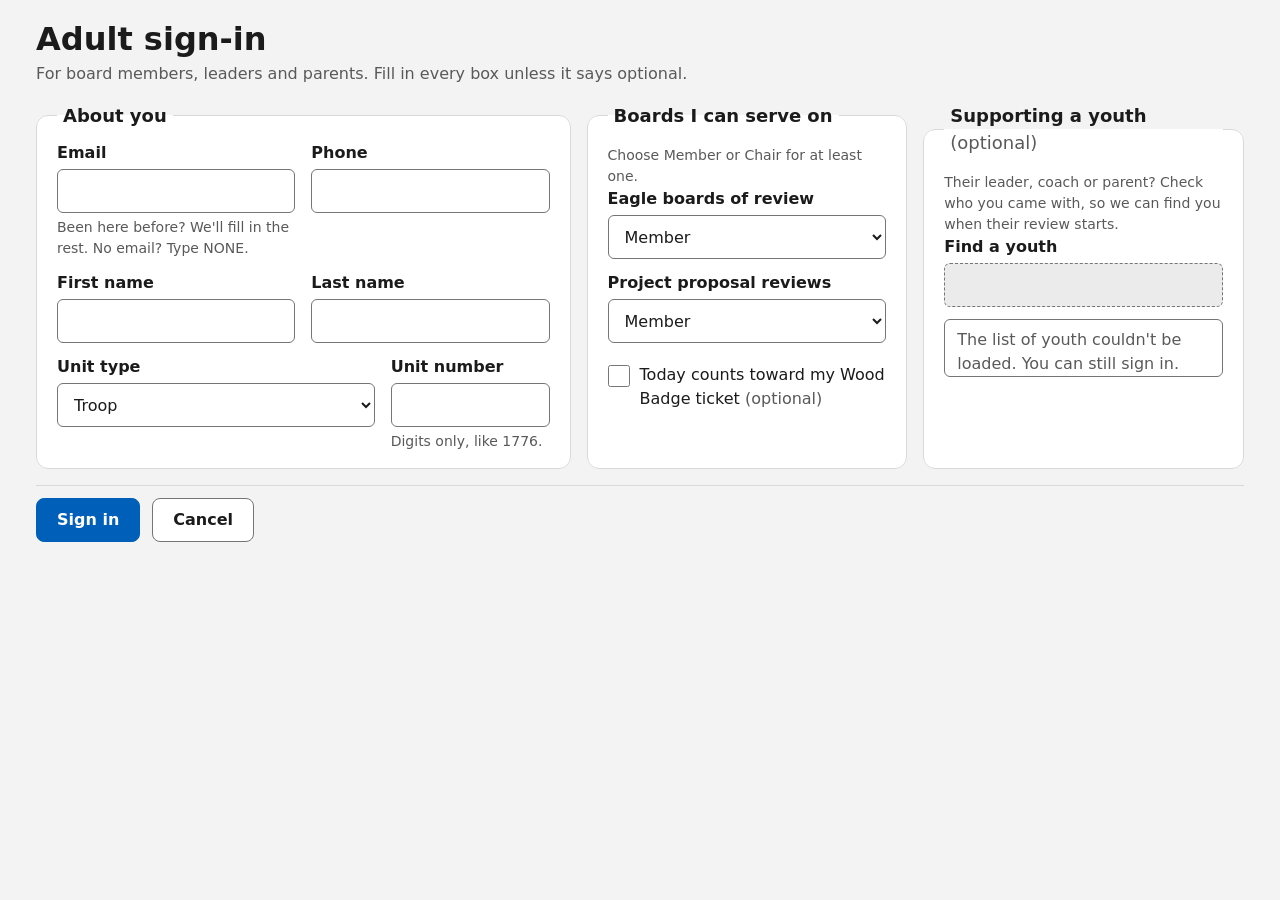
==== commit 85c1749b: "Check-in pages: fit a laptop, Sign in pinned, no self-updating lists Takes eagleboards-shared/checki" ====
--- a/Sources/CheckInServer/Resources/CheckIn/adult_register.html
+++ b/Sources/CheckInServer/Resources/CheckIn/adult_register.html
@@ -9,73 +9,76 @@
       <script src="checkin.js"></script>
    </head>
    <!-- Shared by every version of Eagle Boards (eagleboards-shared/checkin).
-        Edit it there, not in a version's copy. Same one-column layout as the
-        youth form. -->
+        Edit it there, not in a version's copy. Laid out like the youth form:
+        columns on a laptop so it fits without scrolling, one column on a
+        phone, and Sign in pinned to the bottom of the window. -->
    <body>
       <main class="page form-page">
          <h1>Adult sign-in</h1>
-         <p class="lead">For board members, leaders and parents. Every field is needed unless it says optional.</p>
+         <p class="lead">For board members, leaders and parents. Fill in every box unless it says optional.</p>
 
          <div id="errorSummary" class="status error" role="alert"></div>
 
          <form id="signInForm">
             <input type="hidden" name="ID" value="">
 
-            <fieldset>
-               <legend>About you</legend>
-               <div class="field">
-                  <label for="Email">Email</label>
-                  <!-- type="text", not "email": NONE is a legal answer. -->
-                  <input type="text" id="Email" name="Email" required
-                         inputmode="email" autocomplete="email" autocapitalize="off" spellcheck="false"
-                         aria-describedby="Email-hint"
-                         data-required="Enter your email, or NONE if you don't have one.">
-                  <p class="hint" id="Email-hint">If you've been to Eagle Boards before, we'll fill in the rest. No email? Type NONE.</p>
-               </div>
-               <div class="pair">
-                  <div class="field">
-                     <label for="First">First name</label>
-                     <input type="text" id="First" name="First" required autocomplete="given-name">
+            <div class="form-columns three">
+               <fieldset>
+                  <legend>About you</legend>
+                  <div class="pair">
+                     <div class="field">
+                        <label for="Email">Email</label>
+                        <!-- type="text", not "email": NONE is a legal answer. -->
+                        <input type="text" id="Email" name="Email" required
+                               inputmode="email" autocomplete="email" autocapitalize="off" spellcheck="false"
+                               aria-describedby="Email-hint"
+                               data-required="Enter your email, or NONE if you don't have one.">
+                        <p class="hint" id="Email-hint">Been here before? We'll fill in the rest. No email? Type NONE.</p>
+                     </div>
+                     <div class="field">
+                        <label for="Phone">Phone</label>
+                        <input type="tel" id="Phone" name="Phone" required autocomplete="tel"
+                               data-required="Enter a phone number we can reach you at.">
+                     </div>
                   </div>
-                  <div class="field">
-                     <label for="Last">Last name</label>
-                     <input type="text" id="Last" name="Last" required autocomplete="family-name">
+                  <div class="pair">
+                     <div class="field">
+                        <label for="First">First name</label>
+                        <input type="text" id="First" name="First" required autocomplete="given-name">
+                     </div>
+                     <div class="field">
+                        <label for="Last">Last name</label>
+                        <input type="text" id="Last" name="Last" required autocomplete="family-name">
+                     </div>
                   </div>
-               </div>
-               <div class="field">
-                  <label for="Phone">Phone</label>
-                  <input type="tel" id="Phone" name="Phone" required autocomplete="tel"
-                         data-required="Enter a phone number we can reach you at.">
-               </div>
-               <div class="pair unit">
-                  <div class="field">
-                     <label for="UnitType">Unit type</label>
-                     <select id="UnitType" name="UnitType" required>
-                        <option value="Troop">Troop</option>
-                        <option value="Post">Post</option>
-                        <option value="Crew">Crew</option>
-                        <option value="Ship">Ship</option>
-                        <option value="Pack">Pack</option>
-                        <option value="District">District</option>
-                        <option value="Council">Council</option>
-                        <option value="Community">Community</option>
-                     </select>
+                  <div class="pair unit">
+                     <div class="field">
+                        <label for="UnitType">Unit type</label>
+                        <select id="UnitType" name="UnitType" required>
+                           <option value="Troop">Troop</option>
+                           <option value="Post">Post</option>
+                           <option value="Crew">Crew</option>
+                           <option value="Ship">Ship</option>
+                           <option value="Pack">Pack</option>
+                           <option value="District">District</option>
+                           <option value="Council">Council</option>
+                           <option value="Community">Community</option>
+                        </select>
+                     </div>
+                     <div class="field">
+                        <label for="Unit">Unit number</label>
+                        <input type="text" id="Unit" name="Unit" required inputmode="numeric" pattern="[0-9]+"
+                               aria-describedby="Unit-hint"
+                               data-required="Enter your unit number."
+                               data-pattern="Unit number takes digits only, like 1776.">
+                        <p class="hint" id="Unit-hint">Digits only, like 1776.</p>
+                     </div>
                   </div>
-                  <div class="field">
-                     <label for="Unit">Unit number</label>
-                     <input type="text" id="Unit" name="Unit" required inputmode="numeric" pattern="[0-9]+"
-                            aria-describedby="Unit-hint"
-                            data-required="Enter your unit number."
-                            data-pattern="Unit number takes digits only, like 1776.">
-                     <p class="hint" id="Unit-hint">Digits only, like 1776.</p>
-                  </div>
-               </div>
-            </fieldset>
+               </fieldset>
 
-            <fieldset aria-describedby="roles-hint">
-               <legend>Boards I can serve on</legend>
-               <p class="hint" id="roles-hint">Choose Member or Chair for at least one.</p>
-               <div class="pair">
+               <fieldset aria-describedby="roles-hint">
+                  <legend>Boards I can serve on</legend>
+                  <p class="hint" id="roles-hint">Choose Member or Chair for at least one.</p>
                   <div class="field">
                      <label for="FinalBoard">Eagle boards of review</label>
                      <!-- "No thanks" is stored as the role Unavailable, which
@@ -94,24 +97,21 @@
                         <option value="Unavailable">No thanks</option>
                      </select>
                   </div>
-               </div>
-            </fieldset>
+                  <!-- Today only, like the youth supported: neither answer is
+                       kept for next time, so a later event's form does not
+                       fill them in. -->
+                  <label class="check">
+                     <input type="checkbox" id="WoodBadge">
+                     <span>Today counts toward my Wood Badge ticket <span class="optional">(optional)</span></span>
+                  </label>
+               </fieldset>
 
-            <!-- Today only: neither answer is kept for next time, so a later
-                 event's form does not fill them in. -->
-            <fieldset>
-               <legend>Today <span class="optional">(optional)</span></legend>
-               <label class="check">
-                  <input type="checkbox" id="WoodBadge">
-                  <span>I'm volunteering toward a Wood Badge ticket item</span>
-               </label>
-               <fieldset class="nested" aria-describedby="support-hint">
-                  <legend>I'm here supporting a youth</legend>
-                  <p class="hint" id="support-hint">Their Scoutmaster, coach or parent? Check each youth you came with,
-                     so we can find you when their review starts. Leave them all unchecked if you're here to serve on
-                     any board.</p>
+               <fieldset aria-describedby="support-hint">
+                  <legend>Supporting a youth <span class="optional">(optional)</span></legend>
+                  <p class="hint" id="support-hint">Their leader, coach or parent? Check who you came with, so we can
+                     find you when their review starts.</p>
                   <div class="field">
-                     <label for="supportFind">Find a youth <span class="optional">(optional)</span></label>
+                     <label for="supportFind">Find a youth</label>
                      <input type="search" id="supportFind" autocomplete="off" aria-describedby="supportCount">
                      <p class="hint" id="supportCount" aria-live="polite"></p>
                   </div>
@@ -119,12 +119,14 @@
                      <p class="empty">Loading the youth…</p>
                   </div>
                </fieldset>
-            </fieldset>
+            </div>
 
-            <p id="formStatus" class="status" role="status"></p>
-            <div class="actions">
-               <button type="submit" class="primary" id="submitButton">Sign in</button>
-               <button type="button" id="cancelButton">Cancel</button>
+            <div class="action-bar">
+               <div class="actions">
+                  <button type="submit" class="primary" id="submitButton">Sign in</button>
+                  <button type="button" id="cancelButton">Cancel</button>
+               </div>
+               <p id="formStatus" class="status" role="status"></p>
             </div>
          </form>
 
--- a/Sources/CheckInServer/Resources/CheckIn/checkin.css
+++ b/Sources/CheckInServer/Resources/CheckIn/checkin.css
@@ -14,6 +14,13 @@
                          heights on text, so zoom and text spacing reflow
      2.4.7  focus        a 3px ring on every control, never removed
      2.5.8  targets      every control at least 44px tall
+     2.4.11 focus        the pinned Sign in bar never hides the field in
+                         focus (scroll-padding-bottom)
+
+   Built for a shared laptop, too: on a laptop-sized window the whole form
+   fits without scrolling (the fields spread into columns on a wide screen),
+   and Sign in / Cancel stay pinned to the bottom of the window whatever the
+   screen, so nobody has to scroll with a trackpad to find them.
 
    The system's accent color is deliberately not used: a tablet whose owner
    chose yellow would put yellow text on white. The colors are fixed and
@@ -71,7 +78,7 @@
 
 *, *::before, *::after { box-sizing: border-box; }
 
-html { font-size: 100%; }
+html { font-size: 100%; scroll-padding-bottom: 7rem; }
 
 body {
    margin: 0;
@@ -110,7 +117,22 @@
    padding: 2rem 1.25rem 3rem;
 }
 
-.form-page { max-width: 40rem; }
+/* A form uses the width a laptop has: one column on a phone, two or three
+   on a wider screen, so the whole form fits without scrolling. */
+.form-page { max-width: 78rem; padding-top: 1.25rem; padding-bottom: 0; }
+.form-page h1 { margin-top: 0; font-size: clamp(1.625rem, 3.5vw, 2rem); }
+.form-page .lead { margin-bottom: 1rem; font-size: 1rem; }
+
+.form-columns { display: grid; grid-template-columns: 1fr; gap: 1rem; }
+.form-columns > fieldset { margin: 0; }
+@media (min-width: 52rem) {
+   .form-columns { grid-template-columns: 3fr 2fr; }
+   .form-columns.three > :last-child { grid-column: 1 / -1; }
+}
+@media (min-width: 60rem) {
+   .form-columns.three { grid-template-columns: 5fr 3fr 3fr; }
+   .form-columns.three > :last-child { grid-column: auto; }
+}
 
 h1 {
    margin: 0.5rem 0 0.25rem;
@@ -127,7 +149,7 @@
    color: var(--text-2);
 }
 
-.hint { margin: 0.25rem 0 0; font-size: 0.9375rem; color: var(--text-2); }
+.hint { margin: 0.25rem 0 0; font-size: 0.875rem; color: var(--text-2); }
 
 /* ---------------------------------------------------------- welcome page */
 .choices {
@@ -194,21 +216,14 @@
 td.time { color: var(--text-2); white-space: nowrap; }
 .empty { margin: 0.5rem 0 0; color: var(--text-2); }
 
-.list-controls {
-   display: flex;
-   flex-wrap: wrap;
-   align-items: center;
-   justify-content: space-between;
-   gap: 0.75rem;
-   margin: 1.5rem 0 0.75rem;
-}
+.lists-heading { margin: 1.5rem 0 0.75rem; }
 
 /* ------------------------------------------------------------------ forms */
 form { margin: 0; }
 
 fieldset {
-   margin: 0 0 1.25rem;
-   padding: 1rem 1.25rem 1.25rem;
+   margin: 0 0 1rem;
+   padding: 0.75rem 1.25rem 1rem;
    background: var(--surface);
    border: 1px solid var(--divider);
    border-radius: 0.75rem;
@@ -228,7 +243,7 @@
 }
 fieldset.nested > legend { padding: 0; font-size: 1rem; font-weight: 600; }
 
-.field { margin: 0 0 1rem; }
+.field { margin: 0 0 0.75rem; }
 .field:last-child { margin-bottom: 0; }
 .field > label, .field-label {
    display: block;
@@ -283,7 +298,7 @@
 .check input { flex: 0 0 auto; width: 1.375rem; height: 1.375rem; margin: 0.125rem 0 0; }
 
 .choice-list {
-   max-height: 18rem;
+   max-height: 8.5rem;
    overflow-y: auto;
    margin-top: 0.5rem;
    padding: 0 0.75rem;
@@ -319,6 +334,25 @@
 
 .actions { display: flex; flex-wrap: wrap; gap: 0.75rem; margin: 1.5rem 0 0; }
 
+/* Sign in and Cancel, pinned to the bottom of the window, with the
+   "Signing you in..." and failure messages right beside them. */
+.action-bar {
+   position: sticky;
+   bottom: 0;
+   z-index: 2;
+   display: flex;
+   flex-wrap: wrap;
+   align-items: center;
+   gap: 0.75rem 1.5rem;
+   margin-top: 1rem;
+   padding: 0.75rem 0 1rem;
+   background: var(--bg);
+   border-top: 1px solid var(--divider);
+}
+.action-bar .actions { margin: 0; }
+.action-bar .status { margin: 0; flex: 1 1 18rem; }
+.action-bar .status:empty { flex-basis: 0; }
+
 /* --------------------------------------------------- messages (4.1.3) */
 /* Live regions stay in the page when empty (only collapsed), so a screen
    reader is already listening when a message arrives. */
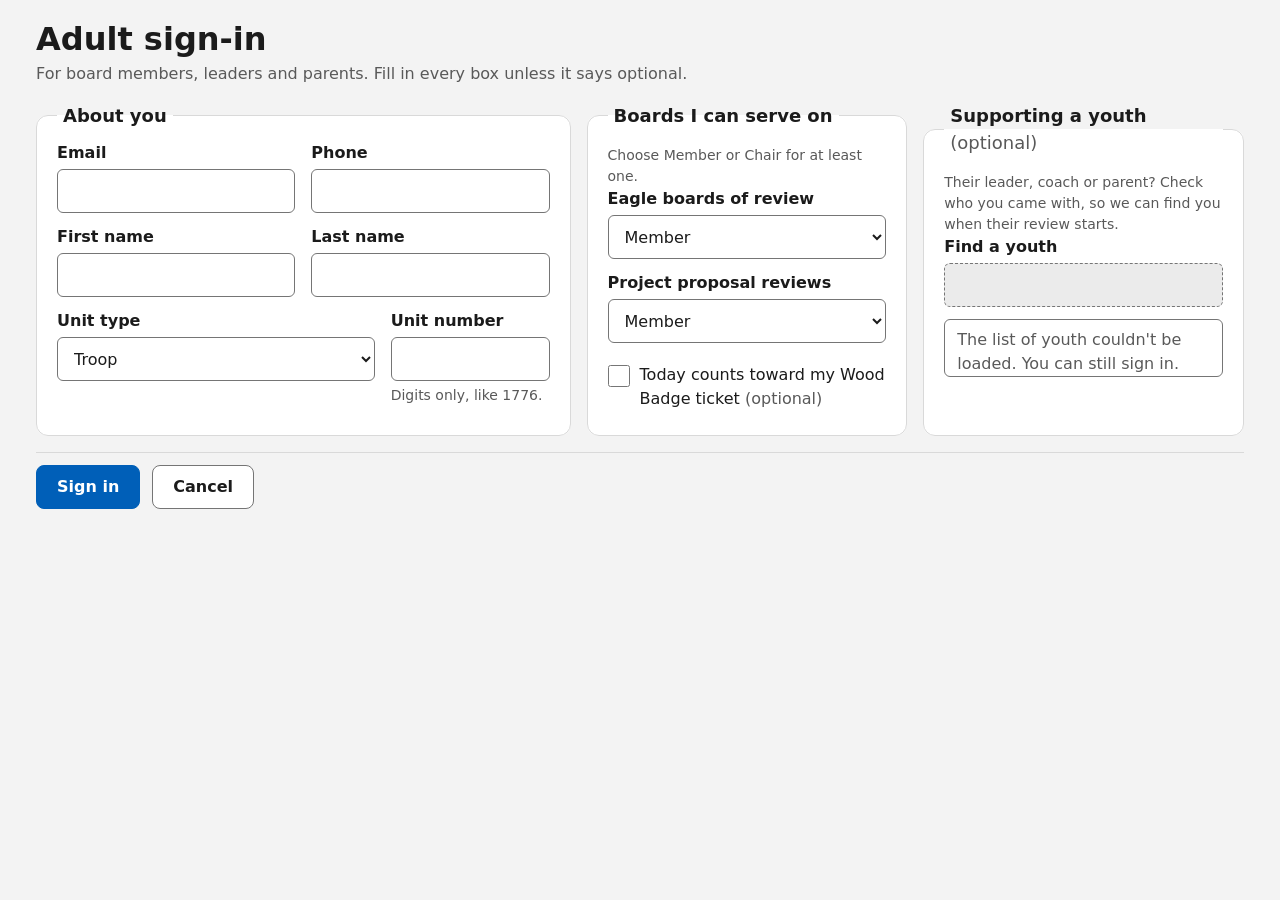
==== commit 5a916c01: "Check-in pages: no email hint on the adult form, no youth phone field Takes eagleboards-shared/check" ====
--- a/Sources/CheckInServer/Resources/CheckIn/adult_register.html
+++ b/Sources/CheckInServer/Resources/CheckIn/adult_register.html
@@ -31,9 +31,7 @@
                         <!-- type="text", not "email": NONE is a legal answer. -->
                         <input type="text" id="Email" name="Email" required
                                inputmode="email" autocomplete="email" autocapitalize="off" spellcheck="false"
-                               aria-describedby="Email-hint"
                                data-required="Enter your email, or NONE if you don't have one.">
-                        <p class="hint" id="Email-hint">Been here before? We'll fill in the rest. No email? Type NONE.</p>
                      </div>
                      <div class="field">
                         <label for="Phone">Phone</label>
--- a/Sources/CheckInServer/Resources/CheckIn/checkin.css
+++ b/Sources/CheckInServer/Resources/CheckIn/checkin.css
@@ -242,6 +242,8 @@
    border-radius: 0;
 }
 fieldset.nested > legend { padding: 0; font-size: 1rem; font-weight: 600; }
+fieldset.radios { margin: 0 0 0.75rem; }
+fieldset.radios .check { padding: 0.375rem 0; }
 
 .field { margin: 0 0 0.75rem; }
 .field:last-child { margin-bottom: 0; }
@@ -296,6 +298,8 @@
    cursor: pointer;
 }
 .check input { flex: 0 0 auto; width: 1.375rem; height: 1.375rem; margin: 0.125rem 0 0; }
+.check input[type=radio] { width: 1.5rem; height: 1.5rem; margin: 0; }
+.check:has(input[type=radio]) { align-items: center; }
 
 .choice-list {
    max-height: 8.5rem;
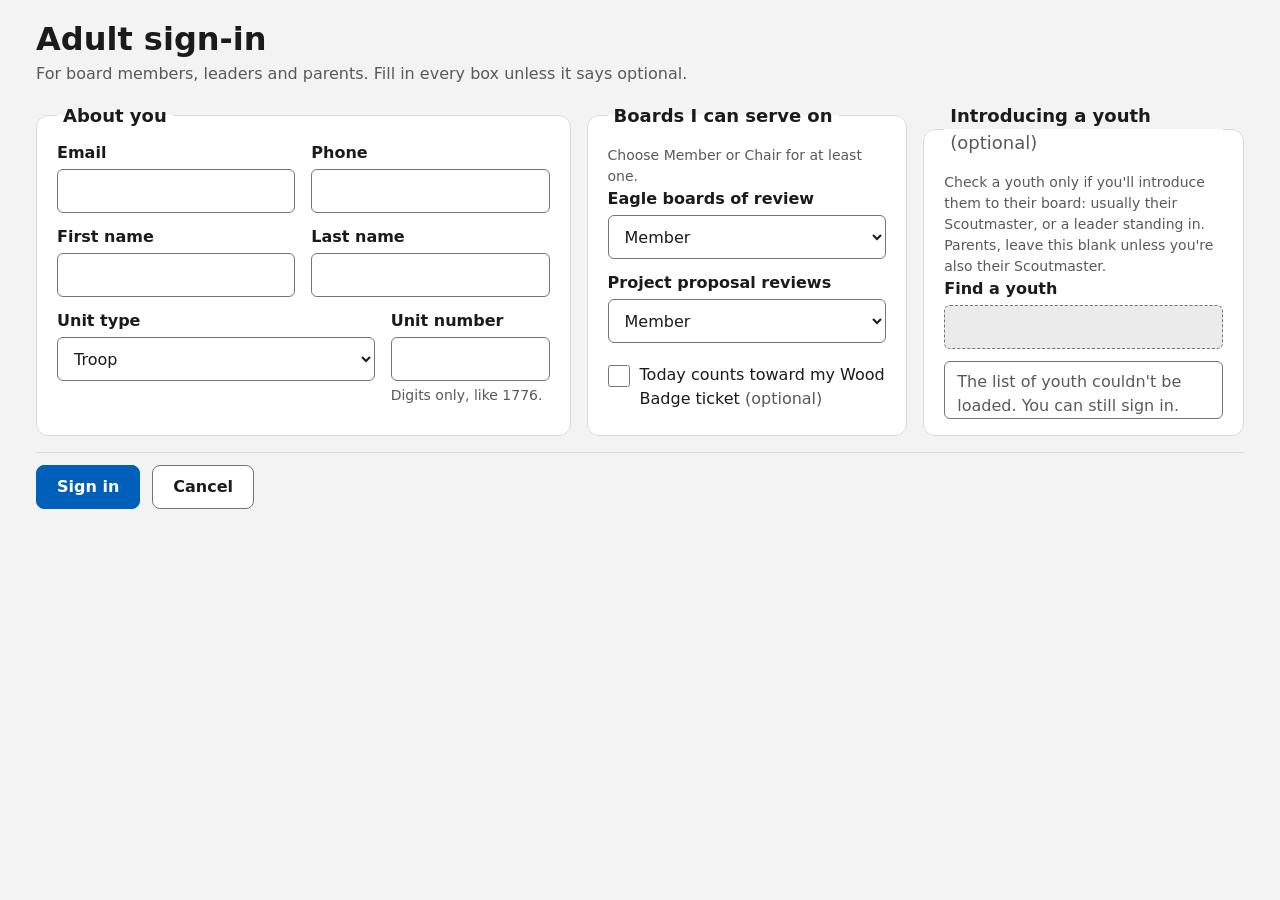
==== commit fb7a9267: "Serve the check-in pages from the 2026-09-30 event's fixes eagleboards-shared@9a8765b (eagleboards-s" ====
--- a/Sources/CheckInServer/Resources/CheckIn/adult_register.html
+++ b/Sources/CheckInServer/Resources/CheckIn/adult_register.html
@@ -95,7 +95,7 @@
                         <option value="Unavailable">No thanks</option>
                      </select>
                   </div>
-                  <!-- Today only, like the youth supported: neither answer is
+                  <!-- Today only, like the youth introduced: neither answer is
                        kept for next time, so a later event's form does not
                        fill them in. -->
                   <label class="check">
@@ -104,10 +104,16 @@
                   </label>
                </fieldset>
 
+               <!-- Only the adult who introduces a youth to their board of
+                    review (SPEC.md D-23): the operator is reminded to fetch
+                    them when the review starts. A parent who links themselves
+                    is fetched for nothing, and is kept off other boards as if
+                    waiting to be. Still posted as Supporting (D-2). -->
                <fieldset aria-describedby="support-hint">
-                  <legend>Supporting a youth <span class="optional">(optional)</span></legend>
-                  <p class="hint" id="support-hint">Their leader, coach or parent? Check who you came with, so we can
-                     find you when their review starts.</p>
+                  <legend>Introducing a youth <span class="optional">(optional)</span></legend>
+                  <p class="hint" id="support-hint">Check a youth only if you'll introduce them to their board: usually
+                     their Scoutmaster, or a leader standing in. Parents, leave this blank unless you're also their
+                     Scoutmaster.</p>
                   <div class="field">
                      <label for="supportFind">Find a youth</label>
                      <input type="search" id="supportFind" autocomplete="off" aria-describedby="supportCount">
@@ -127,16 +133,6 @@
                <p id="formStatus" class="status" role="status"></p>
             </div>
          </form>
-
-         <section id="done" class="done" hidden aria-labelledby="doneHeading">
-            <h2 id="doneHeading">You're signed in. Thank you!</h2>
-            <p>Please wait nearby. Someone will come for you when a board needs you.</p>
-            <p id="returnNote"></p>
-            <div class="actions">
-               <a class="button primary" href="/">Back to the start</a>
-               <button type="button" id="stayButton">Stay on this page</button>
-            </div>
-         </section>
 
          <dialog id="leaveDialog" aria-labelledby="leaveHeading">
             <h2 id="leaveHeading">Leave without signing in?</h2>
--- a/Sources/CheckInServer/Resources/CheckIn/checkin.css
+++ b/Sources/CheckInServer/Resources/CheckIn/checkin.css
@@ -46,8 +46,6 @@
    --focus: #005fb8;
    --error-fg: #a4221c;
    --error-bg: #fdecea;
-   --ok-fg: #0d5c19;
-   --ok-bg: #e3f5e1;
    --disabled-fg: #6b6b6b;
    --disabled-bg: #ebebeb;
    --backdrop: rgba(0, 0, 0, 0.45);
@@ -68,8 +66,6 @@
       --focus: #7fd4ff;
       --error-fg: #ffb4ab;
       --error-bg: #3f2422;
-      --ok-fg: #a6e3aa;
-      --ok-bg: #1c3520;
       --disabled-fg: #a3a3a3;
       --disabled-bg: #333333;
       --backdrop: rgba(0, 0, 0, 0.65);
@@ -159,7 +155,8 @@
    margin: 0 0 2rem;
 }
 
-/* The two ways in are links (they go to another page), drawn as big tiles. */
+/* The two ways in are links (they go to another page), drawn as big tiles,
+   both alike: when one was filled, people took it for already chosen. */
 .choice {
    display: flex;
    flex-direction: column;
@@ -176,9 +173,6 @@
 .choice-title { font-size: 1.625rem; font-weight: 700; line-height: 1.2; }
 .choice-detail { font-size: 1rem; color: var(--text-2); }
 .choice:hover { background: var(--surface-alt); }
-.choice.primary { background: var(--accent); border-color: var(--accent); color: var(--accent-text); }
-.choice.primary .choice-detail { color: var(--accent-text); }
-.choice.primary:hover { background: var(--accent); text-decoration: underline; }
 
 .lists {
    display: grid;
@@ -368,22 +362,11 @@
    background: var(--surface);
 }
 .status.error { color: var(--error-fg); background: var(--error-bg); border-color: var(--error-fg); font-weight: 600; }
-.status.ok { color: var(--ok-fg); background: var(--ok-bg); border-color: var(--ok-fg); }
 .status:empty { margin: 0; padding: 0; border: 0; }
 .status ul { margin: 0.5rem 0 0; padding-left: 1.25rem; }
 .status p { margin: 0; }
 .status a { color: inherit; }
 
-.done {
-   padding: 1.5rem;
-   background: var(--ok-bg);
-   color: var(--ok-fg);
-   border: 1px solid var(--ok-fg);
-   border-radius: 0.75rem;
-}
-.done h2 { font-size: 1.5rem; }
-.done p { margin: 0.5rem 0 0; }
-
 /* ------------------------------------------------------------------ dialog */
 dialog {
    max-width: min(30rem, calc(100vw - 2rem));
@@ -399,8 +382,8 @@
 
 /* ------------------------------------------- Windows High Contrast (forced) */
 @media (forced-colors: active) {
-   .choice, .card, fieldset, button, .button, dialog, .status, .done { border: 1px solid CanvasText; }
-   .choice.primary, button.primary, .button.primary { border: 3px solid Highlight; }
+   .choice, .card, fieldset, button, .button, dialog, .status { border: 1px solid CanvasText; }
+   button.primary, .button.primary { border: 3px solid Highlight; }
    :focus-visible { outline-color: Highlight; }
 }
 
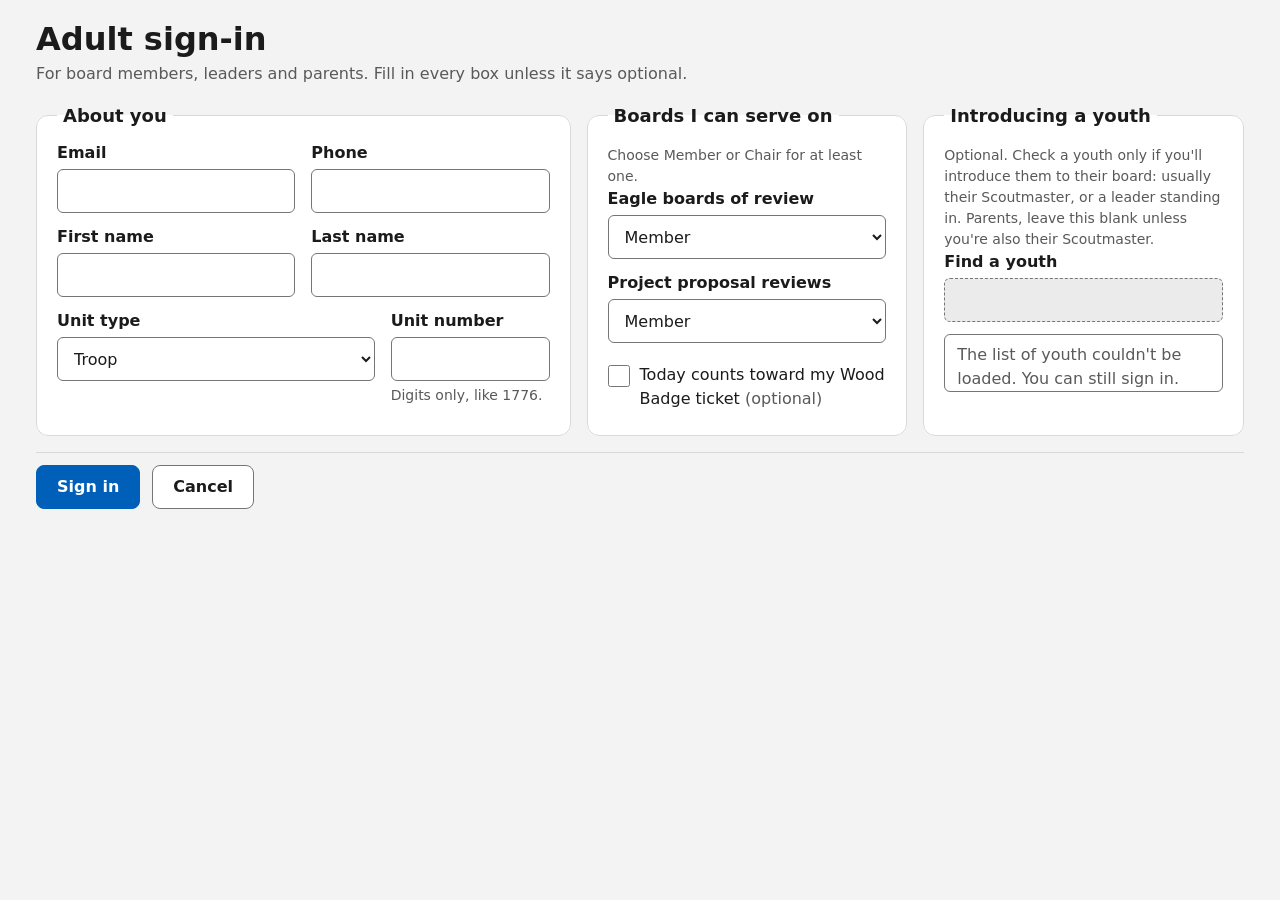
==== commit cc163b38: "Remove Room… asks first; a youth's board is reset or completed before a delete SPEC.md O-2, amended " ====
--- a/Sources/CheckInServer/Resources/CheckIn/adult_register.html
+++ b/Sources/CheckInServer/Resources/CheckIn/adult_register.html
@@ -110,8 +110,8 @@
                     is fetched for nothing, and is kept off other boards as if
                     waiting to be. Still posted as Supporting (D-2). -->
                <fieldset aria-describedby="support-hint">
-                  <legend>Introducing a youth <span class="optional">(optional)</span></legend>
-                  <p class="hint" id="support-hint">Check a youth only if you'll introduce them to their board: usually
+                  <legend>Introducing a youth</legend>
+                  <p class="hint" id="support-hint">Optional. Check a youth only if you'll introduce them to their board: usually
                      their Scoutmaster, or a leader standing in. Parents, leave this blank unless you're also their
                      Scoutmaster.</p>
                   <div class="field">
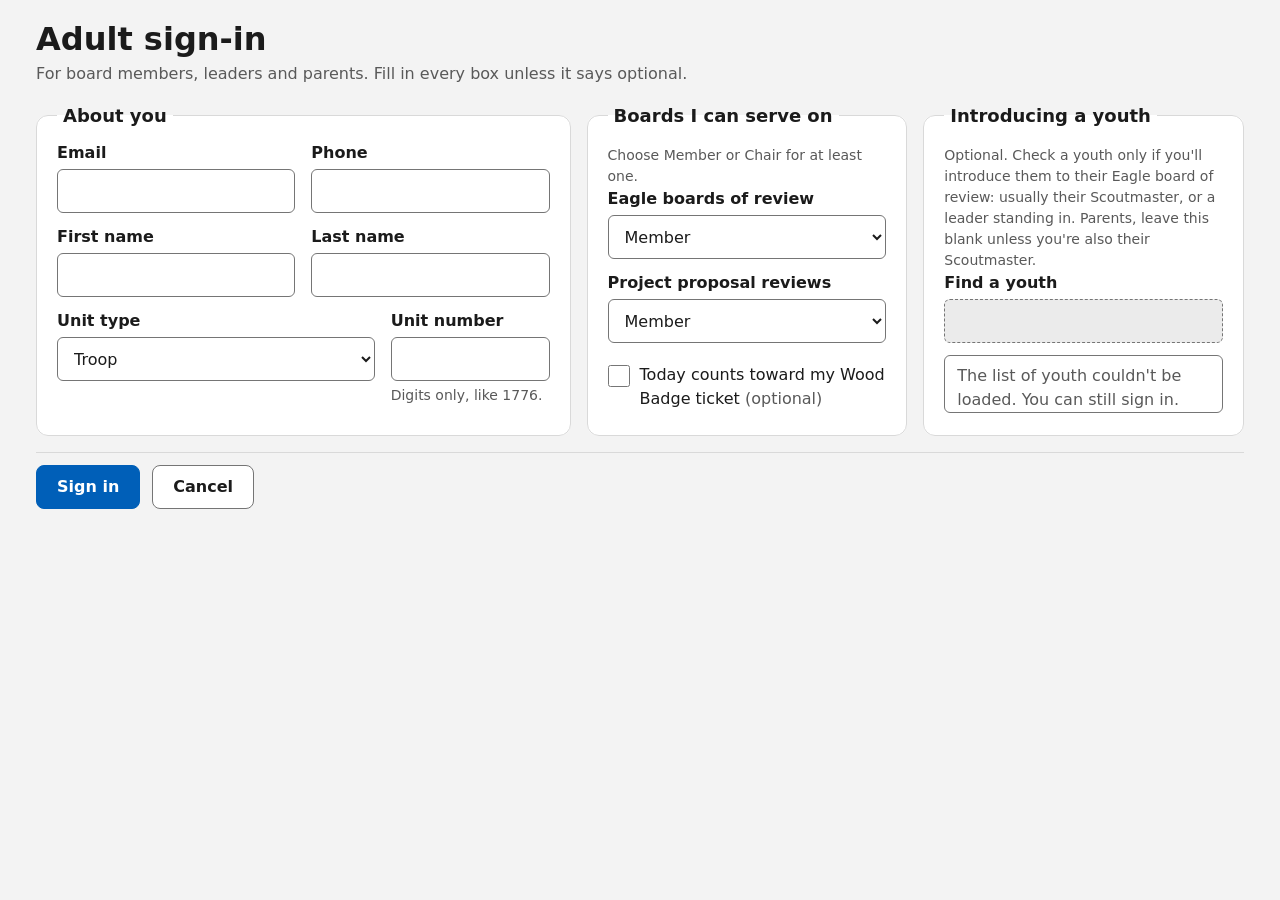
==== commit 76f458ae: "Only a board of review has an introduction: the adult form no longer lists a project proposal SPEC.m" ====
--- a/Sources/CheckInServer/Resources/CheckIn/adult_register.html
+++ b/Sources/CheckInServer/Resources/CheckIn/adult_register.html
@@ -111,7 +111,7 @@
                     waiting to be. Still posted as Supporting (D-2). -->
                <fieldset aria-describedby="support-hint">
                   <legend>Introducing a youth</legend>
-                  <p class="hint" id="support-hint">Optional. Check a youth only if you'll introduce them to their board: usually
+                  <p class="hint" id="support-hint">Optional. Check a youth only if you'll introduce them to their Eagle board of review: usually
                      their Scoutmaster, or a leader standing in. Parents, leave this blank unless you're also their
                      Scoutmaster.</p>
                   <div class="field">
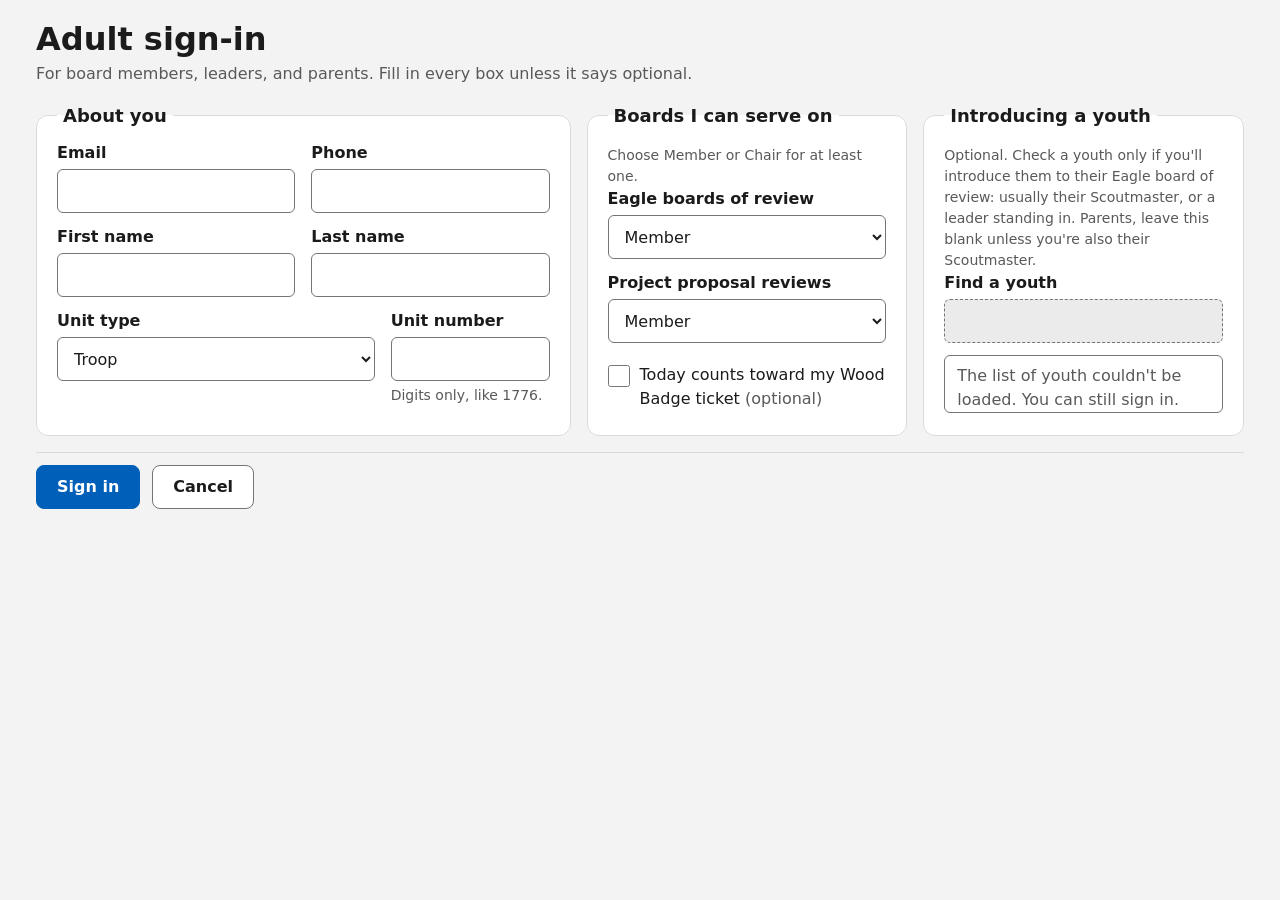
==== commit 33f57f9e: "Pin the check-in pages to eagleboards-shared@7316c1f Three labels on the check-in pages gained an Ox" ====
--- a/Sources/CheckInServer/Resources/CheckIn/adult_register.html
+++ b/Sources/CheckInServer/Resources/CheckIn/adult_register.html
@@ -15,7 +15,7 @@
    <body>
       <main class="page form-page">
          <h1>Adult sign-in</h1>
-         <p class="lead">For board members, leaders and parents. Fill in every box unless it says optional.</p>
+         <p class="lead">For board members, leaders, and parents. Fill in every box unless it says optional.</p>
 
          <div id="errorSummary" class="status error" role="alert"></div>
 
--- a/Sources/CheckInServer/Resources/CheckIn/checkin.css
+++ b/Sources/CheckInServer/Resources/CheckIn/checkin.css
@@ -1,5 +1,5 @@
 /* ========================================================================
-   checkin.css -- the check-in pages the tablets at the door load, shared by
+   checkin.css: the check-in pages the tablets at the door load, shared by
    every version of Eagle Boards (see README.md in this folder).
 
    Built to WCAG 2.2 AA. Every text and control color below is a pair that
